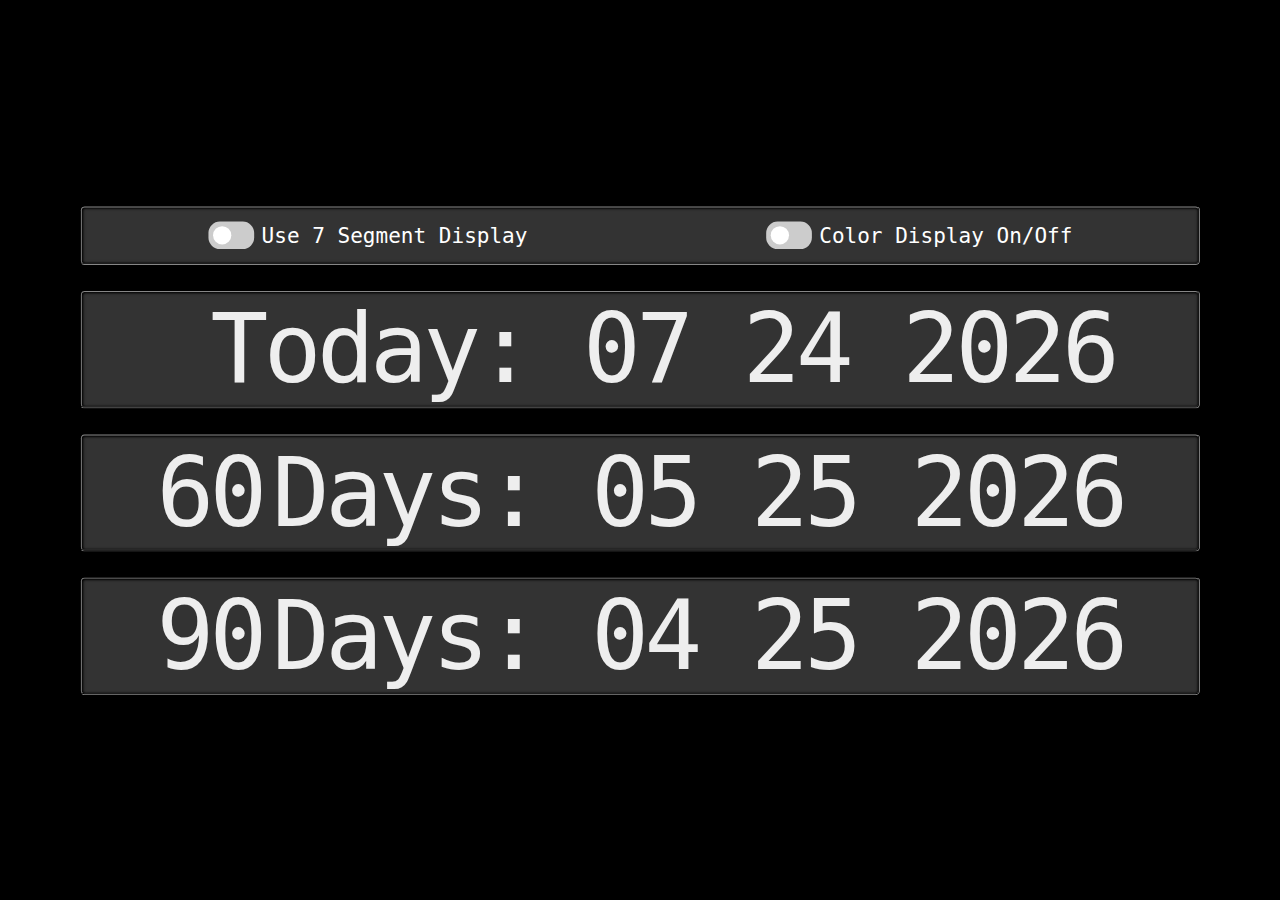
==== index.html @ 737a5736 "404 correction" ====
<!DOCTYPE html>
<html lang="en">
<head>
	<meta charset="UTF-8">
	<meta name="viewport" content="width=device-width, initial-scale=1.0">
	<title>NGS Stability Date Board</title>
	<style>
		body {
			background: #000;
			margin: 0;
			padding: 0;
		}
		#wrapper {
			display: flex;
			align-content: center;
			justify-content: center;
			flex-wrap: wrap;
			flex-direction: column;
			height: 100vh;
			width: 100vw;
		}
		#container {
			transform-origin: center;
			transform: scale(var(--vh-scale));
		}

		.date-row {
			display: flex;
			justify-content: center;
			border: 4px groove #333;
			background: #333;
			padding: 15px;
			margin: 55px;
			border-radius: 10px;
			box-shadow: inset 1px 1px 5px 2px #000;
			min-width: 2412px;
		}

		.display-container {
			margin-bottom: 10px;
			margin-right: 24px;
			position: relative;
			width: 110px;
			height: auto;
			aspect-ratio: 1/2;
		}

		.display-container div.segment-x,
		.display-container div.segment-y {
			position: absolute;
		}

		.display-container span.segment-border {
			display: block;
			position: absolute;
		}

		.display-container .segment-x {
			width: 72px;
			left: 13px;
			border-bottom: 12px solid #c3c3c3;
			border-left: 12px solid transparent;
			border-right: 12px solid transparent;
		}

		.display-container .segment-x .segment-border {
			top: 12px;
			left: -12px;
			right: -12px;
			border-top: 12px solid #c3c3c3;
			border-left: 12px solid transparent;
			border-right: 12px solid transparent;
		}

		.display-container .segment-y {
			height: 72px;
			width: 0;
			border-right: 12px solid #c3c3c3;
			border-top: 12px solid transparent;
			border-bottom: 12px solid transparent;
		}

		.display-container .segment-y .segment-border {
			position: relative;
			left: 12px;
			height: 72px;
			margin-top: -12px;
			border-left: 12px solid #c3c3c3;
			border-top: 12px solid transparent;
			border-bottom: 12px solid transparent;
		}


		/** Colors */
		:root {
		  --red-border: #ce1f41/*#e90041 fade 3d3334*/;
		  --green-border: #53a723/*#53ba0f fade 373b34*/;
		  --orange-border: #c19f22/*#ddb300 fade 3d3b34*/;
		}
		.color .red .display-container .segment-x { border-bottom-color:var(--red-border); }
		.color .red .display-container .segment-x .segment-border { border-top-color:var(--red-border); }
		.color .red .display-container .segment-y { border-right-color:var(--red-border); }
		.color .red .display-container .segment-y .segment-border { border-left-color:var(--red-border); }

		.color .orange .display-container .segment-x { border-bottom-color:var(--orange-border); }
		.color .orange .display-container .segment-x .segment-border { border-top-color:var(--orange-border); }
		.color .orange .display-container .segment-y { border-right-color:var(--orange-border); }
		.color .orange .display-container .segment-y .segment-border { border-left-color:var(--orange-border); }

		.color .green .display-container .segment-x { border-bottom-color:var(--green-border); }
		.color .green .display-container .segment-x .segment-border { border-top-color:var(--green-border); }
		.color .green .display-container .segment-y { border-right-color:var(--green-border); }
		.color .green .display-container .segment-y .segment-border { border-left-color:var(--green-border); }



		.display-container .segment-a {
			top: 0;
		}

		.display-container .segment-b {
			top: 13px;
			left: 98px;
		}

		.display-container .segment-c {
			top: 111px;
			left: 98px;
		}

		.display-container .segment-d {
			top: 196px;
		}

		.display-container .segment-e {
			top: 111px;
			left: 0px;
		}

		.display-container .segment-f {
			top: 13px;
			left: 0px;
		}

		.display-container .segment-g {
			top: 98px;
		}

		.color .display-no-1 .segment-a,
		.color .display-no-1 .segment-d,
		.color .display-no-1 .segment-e,
		.color .display-no-1 .segment-f,
		.color .display-no-1 .segment-g,

		.color .display-no-2 .segment-c,
		.color .display-no-2 .segment-f,

		.color .display-no-3 .segment-e,
		.color .display-no-3 .segment-f,

		.color .display-no-4 .segment-a,
		.color .display-no-4 .segment-d,
		.color .display-no-4 .segment-e,

		.color .display-no-5 .segment-b,
		.color .display-no-5 .segment-e,

		.color .display-no-6 .segment-b,

		.color .display-no-7 .segment-d,
		.color .display-no-7 .segment-e,
		.color .display-no-7 .segment-f,
		.color .display-no-7 .segment-g,

		/*.display-no-8*/ 

		.color .display-no-9 .segment-e,

		.color .display-no-0 .segment-g,

		.color .display-no-t .segment-a,
		.color .display-no-t .segment-b,
		.color .display-no-t .segment-c,

		.color .display-no-o .segment-a,
		.color .display-no-o .segment-b,
		.color .display-no-o .segment-f,

		.color .display-no-d .segment-a,
		.color .display-no-d .segment-f,

		.color .display-no-a .segment-d,

		.color .display-no-y .segment-a,
		.color .display-no-y .segment-e, 

		.color .display-no-null .segment-a,
		.color .display-no-null .segment-b,
		.color .display-no-null .segment-c,
		.color .display-no-null .segment-d,
		.color .display-no-null .segment-e,
		.color .display-no-null .segment-f,
		.color .display-no-null .segment-g {
			opacity: 0.2;
		}

		/* B&W */
		body:not(.color) .display-no-1 .segment-a,
		body:not(.color) .display-no-1 .segment-d,
		body:not(.color) .display-no-1 .segment-e,
		body:not(.color) .display-no-1 .segment-f,
		body:not(.color) .display-no-1 .segment-g,

		body:not(.color) .display-no-2 .segment-c,
		body:not(.color) .display-no-2 .segment-f,

		body:not(.color) .display-no-3 .segment-e,
		body:not(.color) .display-no-3 .segment-f,

		body:not(.color) .display-no-4 .segment-a,
		body:not(.color) .display-no-4 .segment-d,
		body:not(.color) .display-no-4 .segment-e,

		body:not(.color) .display-no-5 .segment-b,
		body:not(.color) .display-no-5 .segment-e,

		body:not(.color) .display-no-6 .segment-b,

		body:not(.color) .display-no-7 .segment-d,
		body:not(.color) .display-no-7 .segment-e,
		body:not(.color) .display-no-7 .segment-f,
		body:not(.color) .display-no-7 .segment-g,

		/*.display-no-8*/ 

		body:not(.color) .display-no-9 .segment-e,

		body:not(.color) .display-no-0 .segment-g,

		body:not(.color) .display-no-t .segment-a,
		body:not(.color) .display-no-t .segment-b,
		body:not(.color) .display-no-t .segment-c,

		body:not(.color) .display-no-o .segment-a,
		body:not(.color) .display-no-o .segment-b,
		body:not(.color) .display-no-o .segment-f,

		body:not(.color) .display-no-d .segment-a,
		body:not(.color) .display-no-d .segment-f,

		body:not(.color) .display-no-a .segment-d,

		body:not(.color) .display-no-y .segment-a,
		body:not(.color) .display-no-y .segment-e, 

		body:not(.color) .display-no-null .segment-a,
		body:not(.color) .display-no-null .segment-b,
		body:not(.color) .display-no-null .segment-c,
		body:not(.color) .display-no-null .segment-d,
		body:not(.color) .display-no-null .segment-e,
		body:not(.color) .display-no-null .segment-f,
		body:not(.color) .display-no-null .segment-g {
			filter: invert(100%);
		}
		.blank {
			opacity: .3;
		}
		input[type="checkbox"] {
			cursor: pointer;
			margin: 1rem;
			position: relative;
			width: 100px;
			height: 60px;
			border-radius: 25px;
			outline: none;
			background-color: #ccc;
			-webkit-appearance: none;
			transition: background .3s;
		}
		input[type="checkbox"]::after {
			content: '';
			position: absolute;
			top: 50%;
			left: 30%;
			transform: translate(-50%, -50%);
			border-radius: 50%;
			height: 40px;
			width: 40px;
			background-color: white;
			transition: left .3s;
		}
		input[type="checkbox"]:checked {
			background-color: rgb(141, 221, 141);
		}

		input[type="checkbox"]:checked::after {
			left: 70%;
		}
		label {
			color: #fff;
			font-size: 46px;
			font-family: monospace;
		}
		.fieldContainer {
			display: flex;
			flex-wrap: unset;
			align-items: center;
			flex:1;
			justify-content: center;
		}
		#colorToggleContainer {

		}
		.minimal {
			font-size: 210px;
			font-family: monospace;
			color: #eee;
			line-height:1.05em;
			letter-spacing: -10px;
		}
		.color .green .minimal {
			color: var(--green-border);
		}
		.color .red .minimal {
			color: var(--red-border);
		}
		.color .orange .minimal {
			color: var(--orange-border);
		}

		.display-container {display: none;}
		.segmentDisplayMode .minimal {display: none;}
		.segmentDisplayMode .display-container {display: inherit;}
		.kerning {padding: 0 10px;}
		#today .label {padding: 0 0 0 100px;}

		@media (max-width: 900px) {
			.hide-sm,
			.label {
				display: none !important;
			}
			.month-2, .day-2 {
				padding-right: 100px;
			}
			.date-row {
				min-width: inherit;
			}
			.date-row .date {
				min-width: 1170px;
				display: inline-block;
			}
		}
	</style>
</head>
<body class="">
	<div id="wrapper">
		<div id="container">
			<div class="date-row" id="colorToggleContainer">
				<div class="fieldContainer"><input type="checkbox" value="1" id="segmentDisplay" name="segmentDisplay" />
				<label for="colorToggle">Use 7 Segment Display</label></div>
				<div class="fieldContainer"><input type="checkbox" value="1" id="colorToggle" name="colorToggle" />
				<label for="colorToggle">Color Display On/Off</label></div>
			</div>
			<div class="date-row green" id="today">
				<div class="minimal">
					<span class="label">Today: </span>
					<span class="date"></span>
				</div>
				<div class="blank display-container display-no-null hide-sm">
					<div class="segment-x segment-a"><span class="segment-border"></span></div>
					<div class="segment-y segment-b"><span class="segment-border"></span></div>
					<div class="segment-y segment-c"><span class="segment-border"></span></div>
					<div class="segment-x segment-d"><span class="segment-border"></span></div>
					<div class="segment-y segment-e"><span class="segment-border"></span></div>
					<div class="segment-y segment-f"><span class="segment-border"></span></div>
					<div class="segment-x segment-g"><span class="segment-border"></span></div>
				</div>
				<div class="display-container display-no-t hide-sm">
					<div class="segment-x segment-a"><span class="segment-border"></span></div>
					<div class="segment-y segment-b"><span class="segment-border"></span></div>
					<div class="segment-y segment-c"><span class="segment-border"></span></div>
					<div class="segment-x segment-d"><span class="segment-border"></span></div>
					<div class="segment-y segment-e"><span class="segment-border"></span></div>
					<div class="segment-y segment-f"><span class="segment-border"></span></div>
					<div class="segment-x segment-g"><span class="segment-border"></span></div>
				</div>
				<div class="display-container display-no-o hide-sm">
					<div class="segment-x segment-a"><span class="segment-border"></span></div>
					<div class="segment-y segment-b"><span class="segment-border"></span></div>
					<div class="segment-y segment-c"><span class="segment-border"></span></div>
					<div class="segment-x segment-d"><span class="segment-border"></span></div>
					<div class="segment-y segment-e"><span class="segment-border"></span></div>
					<div class="segment-y segment-f"><span class="segment-border"></span></div>
					<div class="segment-x segment-g"><span class="segment-border"></span></div>
				</div>
				<div class="display-container display-no-d hide-sm">
					<div class="segment-x segment-a"><span class="segment-border"></span></div>
					<div class="segment-y segment-b"><span class="segment-border"></span></div>
					<div class="segment-y segment-c"><span class="segment-border"></span></div>
					<div class="segment-x segment-d"><span class="segment-border"></span></div>
					<div class="segment-y segment-e"><span class="segment-border"></span></div>
					<div class="segment-y segment-f"><span class="segment-border"></span></div>
					<div class="segment-x segment-g"><span class="segment-border"></span></div>
				</div>
				<div class="display-container display-no-a hide-sm">
					<div class="segment-x segment-a"><span class="segment-border"></span></div>
					<div class="segment-y segment-b"><span class="segment-border"></span></div>
					<div class="segment-y segment-c"><span class="segment-border"></span></div>
					<div class="segment-x segment-d"><span class="segment-border"></span></div>
					<div class="segment-y segment-e"><span class="segment-border"></span></div>
					<div class="segment-y segment-f"><span class="segment-border"></span></div>
					<div class="segment-x segment-g"><span class="segment-border"></span></div>
				</div>
				<div class="display-container display-no-y hide-sm">
					<div class="segment-x segment-a"><span class="segment-border"></span></div>
					<div class="segment-y segment-b"><span class="segment-border"></span></div>
					<div class="segment-y segment-c"><span class="segment-border"></span></div>
					<div class="segment-x segment-d"><span class="segment-border"></span></div>
					<div class="segment-y segment-e"><span class="segment-border"></span></div>
					<div class="segment-y segment-f"><span class="segment-border"></span></div>
					<div class="segment-x segment-g"><span class="segment-border"></span></div>
				</div>
				<div class="blank display-container display-no-null hide-sm">
					<div class="segment-x segment-a"><span class="segment-border"></span></div>
					<div class="segment-y segment-b"><span class="segment-border"></span></div>
					<div class="segment-y segment-c"><span class="segment-border"></span></div>
					<div class="segment-x segment-d"><span class="segment-border"></span></div>
					<div class="segment-y segment-e"><span class="segment-border"></span></div>
					<div class="segment-y segment-f"><span class="segment-border"></span></div>
					<div class="segment-x segment-g"><span class="segment-border"></span></div>
				</div>
				<div class="month-1 display-container">
					<div class="segment-x segment-a"><span class="segment-border"></span></div>
					<div class="segment-y segment-b"><span class="segment-border"></span></div>
					<div class="segment-y segment-c"><span class="segment-border"></span></div>
					<div class="segment-x segment-d"><span class="segment-border"></span></div>
					<div class="segment-y segment-e"><span class="segment-border"></span></div>
					<div class="segment-y segment-f"><span class="segment-border"></span></div>
					<div class="segment-x segment-g"><span class="segment-border"></span></div>
				</div>
				<div class="month-2 display-container">
					<div class="segment-x segment-a"><span class="segment-border"></span></div>
					<div class="segment-y segment-b"><span class="segment-border"></span></div>
					<div class="segment-y segment-c"><span class="segment-border"></span></div>
					<div class="segment-x segment-d"><span class="segment-border"></span></div>
					<div class="segment-y segment-e"><span class="segment-border"></span></div>
					<div class="segment-y segment-f"><span class="segment-border"></span></div>
					<div class="segment-x segment-g"><span class="segment-border"></span></div>
				</div>
				<div class="blank display-container display-no-null hide-sm">
					<div class="segment-x segment-a"><span class="segment-border"></span></div>
					<div class="segment-y segment-b"><span class="segment-border"></span></div>
					<div class="segment-y segment-c"><span class="segment-border"></span></div>
					<div class="segment-x segment-d"><span class="segment-border"></span></div>
					<div class="segment-y segment-e"><span class="segment-border"></span></div>
					<div class="segment-y segment-f"><span class="segment-border"></span></div>
					<div class="segment-x segment-g"><span class="segment-border"></span></div>
				</div>
				<div class="day-1 display-container">
					<div class="segment-x segment-a"><span class="segment-border"></span></div>
					<div class="segment-y segment-b"><span class="segment-border"></span></div>
					<div class="segment-y segment-c"><span class="segment-border"></span></div>
					<div class="segment-x segment-d"><span class="segment-border"></span></div>
					<div class="segment-y segment-e"><span class="segment-border"></span></div>
					<div class="segment-y segment-f"><span class="segment-border"></span></div>
					<div class="segment-x segment-g"><span class="segment-border"></span></div>
				</div>
				<div class="day-2 display-container">
					<div class="segment-x segment-a"><span class="segment-border"></span></div>
					<div class="segment-y segment-b"><span class="segment-border"></span></div>
					<div class="segment-y segment-c"><span class="segment-border"></span></div>
					<div class="segment-x segment-d"><span class="segment-border"></span></div>
					<div class="segment-y segment-e"><span class="segment-border"></span></div>
					<div class="segment-y segment-f"><span class="segment-border"></span></div>
					<div class="segment-x segment-g"><span class="segment-border"></span></div>
				</div>
				<div class="blank display-container display-no-null hide-sm">
					<div class="segment-x segment-a"><span class="segment-border"></span></div>
					<div class="segment-y segment-b"><span class="segment-border"></span></div>
					<div class="segment-y segment-c"><span class="segment-border"></span></div>
					<div class="segment-x segment-d"><span class="segment-border"></span></div>
					<div class="segment-y segment-e"><span class="segment-border"></span></div>
					<div class="segment-y segment-f"><span class="segment-border"></span></div>
					<div class="segment-x segment-g"><span class="segment-border"></span></div>
				</div>
				<div class="year-1 display-container">
					<div class="segment-x segment-a"><span class="segment-border"></span></div>
					<div class="segment-y segment-b"><span class="segment-border"></span></div>
					<div class="segment-y segment-c"><span class="segment-border"></span></div>
					<div class="segment-x segment-d"><span class="segment-border"></span></div>
					<div class="segment-y segment-e"><span class="segment-border"></span></div>
					<div class="segment-y segment-f"><span class="segment-border"></span></div>
					<div class="segment-x segment-g"><span class="segment-border"></span></div>
				</div>
				<div class="year-2 display-container">
					<div class="segment-x segment-a"><span class="segment-border"></span></div>
					<div class="segment-y segment-b"><span class="segment-border"></span></div>
					<div class="segment-y segment-c"><span class="segment-border"></span></div>
					<div class="segment-x segment-d"><span class="segment-border"></span></div>
					<div class="segment-y segment-e"><span class="segment-border"></span></div>
					<div class="segment-y segment-f"><span class="segment-border"></span></div>
					<div class="segment-x segment-g"><span class="segment-border"></span></div>
				</div>
				<div class="year-3 display-container">
					<div class="segment-x segment-a"><span class="segment-border"></span></div>
					<div class="segment-y segment-b"><span class="segment-border"></span></div>
					<div class="segment-y segment-c"><span class="segment-border"></span></div>
					<div class="segment-x segment-d"><span class="segment-border"></span></div>
					<div class="segment-y segment-e"><span class="segment-border"></span></div>
					<div class="segment-y segment-f"><span class="segment-border"></span></div>
					<div class="segment-x segment-g"><span class="segment-border"></span></div>
				</div>
				<div class="year-4 display-container">
					<div class="segment-x segment-a"><span class="segment-border"></span></div>
					<div class="segment-y segment-b"><span class="segment-border"></span></div>
					<div class="segment-y segment-c"><span class="segment-border"></span></div>
					<div class="segment-x segment-d"><span class="segment-border"></span></div>
					<div class="segment-y segment-e"><span class="segment-border"></span></div>
					<div class="segment-y segment-f"><span class="segment-border"></span></div>
					<div class="segment-x segment-g"><span class="segment-border"></span></div>
				</div>
				<div class="blank display-container display-no-null hide-sm">
					<div class="segment-x segment-a"><span class="segment-border"></span></div>
					<div class="segment-y segment-b"><span class="segment-border"></span></div>
					<div class="segment-y segment-c"><span class="segment-border"></span></div>
					<div class="segment-x segment-d"><span class="segment-border"></span></div>
					<div class="segment-y segment-e"><span class="segment-border"></span></div>
					<div class="segment-y segment-f"><span class="segment-border"></span></div>
					<div class="segment-x segment-g"><span class="segment-border"></span></div>
				</div>
			</div>
			<div class="date-row orange" id="sixty">
				<div class="minimal">
					<span class="label">60<span class="kerning"></span>Days: </span>
					<span class="date"></span>
				</div>
				<div class="blank display-container display-no-null hide-sm">
					<div class="segment-x segment-a"><span class="segment-border"></span></div>
					<div class="segment-y segment-b"><span class="segment-border"></span></div>
					<div class="segment-y segment-c"><span class="segment-border"></span></div>
					<div class="segment-x segment-d"><span class="segment-border"></span></div>
					<div class="segment-y segment-e"><span class="segment-border"></span></div>
					<div class="segment-y segment-f"><span class="segment-border"></span></div>
					<div class="segment-x segment-g"><span class="segment-border"></span></div>
				</div>
				<div class="display-container num-6 display-no-6 hide-sm">
					<div class="segment-x segment-a"><span class="segment-border"></span></div>
					<div class="segment-y segment-b"><span class="segment-border"></span></div>
					<div class="segment-y segment-c"><span class="segment-border"></span></div>
					<div class="segment-x segment-d"><span class="segment-border"></span></div>
					<div class="segment-y segment-e"><span class="segment-border"></span></div>
					<div class="segment-y segment-f"><span class="segment-border"></span></div>
					<div class="segment-x segment-g"><span class="segment-border"></span></div>
				</div>
				<div class="display-container num-0 display-no-0 hide-sm">
					<div class="segment-x segment-a"><span class="segment-border"></span></div>
					<div class="segment-y segment-b"><span class="segment-border"></span></div>
					<div class="segment-y segment-c"><span class="segment-border"></span></div>
					<div class="segment-x segment-d"><span class="segment-border"></span></div>
					<div class="segment-y segment-e"><span class="segment-border"></span></div>
					<div class="segment-y segment-f"><span class="segment-border"></span></div>
					<div class="segment-x segment-g"><span class="segment-border"></span></div>
				</div>
				<div class="display-container display-no-d hide-sm">
					<div class="segment-x segment-a"><span class="segment-border"></span></div>
					<div class="segment-y segment-b"><span class="segment-border"></span></div>
					<div class="segment-y segment-c"><span class="segment-border"></span></div>
					<div class="segment-x segment-d"><span class="segment-border"></span></div>
					<div class="segment-y segment-e"><span class="segment-border"></span></div>
					<div class="segment-y segment-f"><span class="segment-border"></span></div>
					<div class="segment-x segment-g"><span class="segment-border"></span></div>
				</div>
				<div class="display-container display-no-a hide-sm">
					<div class="segment-x segment-a"><span class="segment-border"></span></div>
					<div class="segment-y segment-b"><span class="segment-border"></span></div>
					<div class="segment-y segment-c"><span class="segment-border"></span></div>
					<div class="segment-x segment-d"><span class="segment-border"></span></div>
					<div class="segment-y segment-e"><span class="segment-border"></span></div>
					<div class="segment-y segment-f"><span class="segment-border"></span></div>
					<div class="segment-x segment-g"><span class="segment-border"></span></div>
				</div>
				<div class="display-container display-no-y hide-sm">
					<div class="segment-x segment-a"><span class="segment-border"></span></div>
					<div class="segment-y segment-b"><span class="segment-border"></span></div>
					<div class="segment-y segment-c"><span class="segment-border"></span></div>
					<div class="segment-x segment-d"><span class="segment-border"></span></div>
					<div class="segment-y segment-e"><span class="segment-border"></span></div>
					<div class="segment-y segment-f"><span class="segment-border"></span></div>
					<div class="segment-x segment-g"><span class="segment-border"></span></div>
				</div>
				<div class="blank display-container display-no-null hide-sm">
					<div class="segment-x segment-a"><span class="segment-border"></span></div>
					<div class="segment-y segment-b"><span class="segment-border"></span></div>
					<div class="segment-y segment-c"><span class="segment-border"></span></div>
					<div class="segment-x segment-d"><span class="segment-border"></span></div>
					<div class="segment-y segment-e"><span class="segment-border"></span></div>
					<div class="segment-y segment-f"><span class="segment-border"></span></div>
					<div class="segment-x segment-g"><span class="segment-border"></span></div>
				</div>
				<div class="month-1 display-container">
					<div class="segment-x segment-a"><span class="segment-border"></span></div>
					<div class="segment-y segment-b"><span class="segment-border"></span></div>
					<div class="segment-y segment-c"><span class="segment-border"></span></div>
					<div class="segment-x segment-d"><span class="segment-border"></span></div>
					<div class="segment-y segment-e"><span class="segment-border"></span></div>
					<div class="segment-y segment-f"><span class="segment-border"></span></div>
					<div class="segment-x segment-g"><span class="segment-border"></span></div>
				</div>
				<div class="month-2 display-container">
					<div class="segment-x segment-a"><span class="segment-border"></span></div>
					<div class="segment-y segment-b"><span class="segment-border"></span></div>
					<div class="segment-y segment-c"><span class="segment-border"></span></div>
					<div class="segment-x segment-d"><span class="segment-border"></span></div>
					<div class="segment-y segment-e"><span class="segment-border"></span></div>
					<div class="segment-y segment-f"><span class="segment-border"></span></div>
					<div class="segment-x segment-g"><span class="segment-border"></span></div>
				</div>
				<div class="blank display-container display-no-null hide-sm">
					<div class="segment-x segment-a"><span class="segment-border"></span></div>
					<div class="segment-y segment-b"><span class="segment-border"></span></div>
					<div class="segment-y segment-c"><span class="segment-border"></span></div>
					<div class="segment-x segment-d"><span class="segment-border"></span></div>
					<div class="segment-y segment-e"><span class="segment-border"></span></div>
					<div class="segment-y segment-f"><span class="segment-border"></span></div>
					<div class="segment-x segment-g"><span class="segment-border"></span></div>
				</div>
				<div class="day-1 display-container">
					<div class="segment-x segment-a"><span class="segment-border"></span></div>
					<div class="segment-y segment-b"><span class="segment-border"></span></div>
					<div class="segment-y segment-c"><span class="segment-border"></span></div>
					<div class="segment-x segment-d"><span class="segment-border"></span></div>
					<div class="segment-y segment-e"><span class="segment-border"></span></div>
					<div class="segment-y segment-f"><span class="segment-border"></span></div>
					<div class="segment-x segment-g"><span class="segment-border"></span></div>
				</div>
				<div class="day-2 display-container">
					<div class="segment-x segment-a"><span class="segment-border"></span></div>
					<div class="segment-y segment-b"><span class="segment-border"></span></div>
					<div class="segment-y segment-c"><span class="segment-border"></span></div>
					<div class="segment-x segment-d"><span class="segment-border"></span></div>
					<div class="segment-y segment-e"><span class="segment-border"></span></div>
					<div class="segment-y segment-f"><span class="segment-border"></span></div>
					<div class="segment-x segment-g"><span class="segment-border"></span></div>
				</div>
				<div class="blank display-container display-no-null hide-sm">
					<div class="segment-x segment-a"><span class="segment-border"></span></div>
					<div class="segment-y segment-b"><span class="segment-border"></span></div>
					<div class="segment-y segment-c"><span class="segment-border"></span></div>
					<div class="segment-x segment-d"><span class="segment-border"></span></div>
					<div class="segment-y segment-e"><span class="segment-border"></span></div>
					<div class="segment-y segment-f"><span class="segment-border"></span></div>
					<div class="segment-x segment-g"><span class="segment-border"></span></div>
				</div>
				<div class="year-1 display-container">
					<div class="segment-x segment-a"><span class="segment-border"></span></div>
					<div class="segment-y segment-b"><span class="segment-border"></span></div>
					<div class="segment-y segment-c"><span class="segment-border"></span></div>
					<div class="segment-x segment-d"><span class="segment-border"></span></div>
					<div class="segment-y segment-e"><span class="segment-border"></span></div>
					<div class="segment-y segment-f"><span class="segment-border"></span></div>
					<div class="segment-x segment-g"><span class="segment-border"></span></div>
				</div>
				<div class="year-2 display-container">
					<div class="segment-x segment-a"><span class="segment-border"></span></div>
					<div class="segment-y segment-b"><span class="segment-border"></span></div>
					<div class="segment-y segment-c"><span class="segment-border"></span></div>
					<div class="segment-x segment-d"><span class="segment-border"></span></div>
					<div class="segment-y segment-e"><span class="segment-border"></span></div>
					<div class="segment-y segment-f"><span class="segment-border"></span></div>
					<div class="segment-x segment-g"><span class="segment-border"></span></div>
				</div>
				<div class="year-3 display-container">
					<div class="segment-x segment-a"><span class="segment-border"></span></div>
					<div class="segment-y segment-b"><span class="segment-border"></span></div>
					<div class="segment-y segment-c"><span class="segment-border"></span></div>
					<div class="segment-x segment-d"><span class="segment-border"></span></div>
					<div class="segment-y segment-e"><span class="segment-border"></span></div>
					<div class="segment-y segment-f"><span class="segment-border"></span></div>
					<div class="segment-x segment-g"><span class="segment-border"></span></div>
				</div>
				<div class="year-4 display-container">
					<div class="segment-x segment-a"><span class="segment-border"></span></div>
					<div class="segment-y segment-b"><span class="segment-border"></span></div>
					<div class="segment-y segment-c"><span class="segment-border"></span></div>
					<div class="segment-x segment-d"><span class="segment-border"></span></div>
					<div class="segment-y segment-e"><span class="segment-border"></span></div>
					<div class="segment-y segment-f"><span class="segment-border"></span></div>
					<div class="segment-x segment-g"><span class="segment-border"></span></div>
				</div>
				<div class="blank display-container display-no-null hide-sm">
					<div class="segment-x segment-a"><span class="segment-border"></span></div>
					<div class="segment-y segment-b"><span class="segment-border"></span></div>
					<div class="segment-y segment-c"><span class="segment-border"></span></div>
					<div class="segment-x segment-d"><span class="segment-border"></span></div>
					<div class="segment-y segment-e"><span class="segment-border"></span></div>
					<div class="segment-y segment-f"><span class="segment-border"></span></div>
					<div class="segment-x segment-g"><span class="segment-border"></span></div>
				</div>
			</div>
			<div class="date-row red" id="ninety">
				<div class="minimal">
					<span class="label">90<span class="kerning"></span>Days: </span>
					<span class="date"></span>
				</div>
				<div class="blank display-container display-no-null hide-sm">
					<div class="segment-x segment-a"><span class="segment-border"></span></div>
					<div class="segment-y segment-b"><span class="segment-border"></span></div>
					<div class="segment-y segment-c"><span class="segment-border"></span></div>
					<div class="segment-x segment-d"><span class="segment-border"></span></div>
					<div class="segment-y segment-e"><span class="segment-border"></span></div>
					<div class="segment-y segment-f"><span class="segment-border"></span></div>
					<div class="segment-x segment-g"><span class="segment-border"></span></div>
				</div>
				<div class="display-container num-9 display-no-9 hide-sm">
					<div class="segment-x segment-a"><span class="segment-border"></span></div>
					<div class="segment-y segment-b"><span class="segment-border"></span></div>
					<div class="segment-y segment-c"><span class="segment-border"></span></div>
					<div class="segment-x segment-d"><span class="segment-border"></span></div>
					<div class="segment-y segment-e"><span class="segment-border"></span></div>
					<div class="segment-y segment-f"><span class="segment-border"></span></div>
					<div class="segment-x segment-g"><span class="segment-border"></span></div>
				</div>
				<div class="display-container num-0 display-no-0 hide-sm">
					<div class="segment-x segment-a"><span class="segment-border"></span></div>
					<div class="segment-y segment-b"><span class="segment-border"></span></div>
					<div class="segment-y segment-c"><span class="segment-border"></span></div>
					<div class="segment-x segment-d"><span class="segment-border"></span></div>
					<div class="segment-y segment-e"><span class="segment-border"></span></div>
					<div class="segment-y segment-f"><span class="segment-border"></span></div>
					<div class="segment-x segment-g"><span class="segment-border"></span></div>
				</div>
				<div class="display-container display-no-d hide-sm">
					<div class="segment-x segment-a"><span class="segment-border"></span></div>
					<div class="segment-y segment-b"><span class="segment-border"></span></div>
					<div class="segment-y segment-c"><span class="segment-border"></span></div>
					<div class="segment-x segment-d"><span class="segment-border"></span></div>
					<div class="segment-y segment-e"><span class="segment-border"></span></div>
					<div class="segment-y segment-f"><span class="segment-border"></span></div>
					<div class="segment-x segment-g"><span class="segment-border"></span></div>
				</div>
				<div class="display-container display-no-a hide-sm">
					<div class="segment-x segment-a"><span class="segment-border"></span></div>
					<div class="segment-y segment-b"><span class="segment-border"></span></div>
					<div class="segment-y segment-c"><span class="segment-border"></span></div>
					<div class="segment-x segment-d"><span class="segment-border"></span></div>
					<div class="segment-y segment-e"><span class="segment-border"></span></div>
					<div class="segment-y segment-f"><span class="segment-border"></span></div>
					<div class="segment-x segment-g"><span class="segment-border"></span></div>
				</div>
				<div class="display-container display-no-y hide-sm">
					<div class="segment-x segment-a"><span class="segment-border"></span></div>
					<div class="segment-y segment-b"><span class="segment-border"></span></div>
					<div class="segment-y segment-c"><span class="segment-border"></span></div>
					<div class="segment-x segment-d"><span class="segment-border"></span></div>
					<div class="segment-y segment-e"><span class="segment-border"></span></div>
					<div class="segment-y segment-f"><span class="segment-border"></span></div>
					<div class="segment-x segment-g"><span class="segment-border"></span></div>
				</div>
				<div class="blank display-container display-no-null hide-sm">
					<div class="segment-x segment-a"><span class="segment-border"></span></div>
					<div class="segment-y segment-b"><span class="segment-border"></span></div>
					<div class="segment-y segment-c"><span class="segment-border"></span></div>
					<div class="segment-x segment-d"><span class="segment-border"></span></div>
					<div class="segment-y segment-e"><span class="segment-border"></span></div>
					<div class="segment-y segment-f"><span class="segment-border"></span></div>
					<div class="segment-x segment-g"><span class="segment-border"></span></div>
				</div>
				<div class="month-1 display-container">
					<div class="segment-x segment-a"><span class="segment-border"></span></div>
					<div class="segment-y segment-b"><span class="segment-border"></span></div>
					<div class="segment-y segment-c"><span class="segment-border"></span></div>
					<div class="segment-x segment-d"><span class="segment-border"></span></div>
					<div class="segment-y segment-e"><span class="segment-border"></span></div>
					<div class="segment-y segment-f"><span class="segment-border"></span></div>
					<div class="segment-x segment-g"><span class="segment-border"></span></div>
				</div>
				<div class="month-2 display-container">
					<div class="segment-x segment-a"><span class="segment-border"></span></div>
					<div class="segment-y segment-b"><span class="segment-border"></span></div>
					<div class="segment-y segment-c"><span class="segment-border"></span></div>
					<div class="segment-x segment-d"><span class="segment-border"></span></div>
					<div class="segment-y segment-e"><span class="segment-border"></span></div>
					<div class="segment-y segment-f"><span class="segment-border"></span></div>
					<div class="segment-x segment-g"><span class="segment-border"></span></div>
				</div>
				<div class="blank display-container display-no-null hide-sm">
					<div class="segment-x segment-a"><span class="segment-border"></span></div>
					<div class="segment-y segment-b"><span class="segment-border"></span></div>
					<div class="segment-y segment-c"><span class="segment-border"></span></div>
					<div class="segment-x segment-d"><span class="segment-border"></span></div>
					<div class="segment-y segment-e"><span class="segment-border"></span></div>
					<div class="segment-y segment-f"><span class="segment-border"></span></div>
					<div class="segment-x segment-g"><span class="segment-border"></span></div>
				</div>
				<div class="day-1 display-container">
					<div class="segment-x segment-a"><span class="segment-border"></span></div>
					<div class="segment-y segment-b"><span class="segment-border"></span></div>
					<div class="segment-y segment-c"><span class="segment-border"></span></div>
					<div class="segment-x segment-d"><span class="segment-border"></span></div>
					<div class="segment-y segment-e"><span class="segment-border"></span></div>
					<div class="segment-y segment-f"><span class="segment-border"></span></div>
					<div class="segment-x segment-g"><span class="segment-border"></span></div>
				</div>
				<div class="day-2 display-container">
					<div class="segment-x segment-a"><span class="segment-border"></span></div>
					<div class="segment-y segment-b"><span class="segment-border"></span></div>
					<div class="segment-y segment-c"><span class="segment-border"></span></div>
					<div class="segment-x segment-d"><span class="segment-border"></span></div>
					<div class="segment-y segment-e"><span class="segment-border"></span></div>
					<div class="segment-y segment-f"><span class="segment-border"></span></div>
					<div class="segment-x segment-g"><span class="segment-border"></span></div>
				</div>
				<div class="blank display-container display-no-null hide-sm">
					<div class="segment-x segment-a"><span class="segment-border"></span></div>
					<div class="segment-y segment-b"><span class="segment-border"></span></div>
					<div class="segment-y segment-c"><span class="segment-border"></span></div>
					<div class="segment-x segment-d"><span class="segment-border"></span></div>
					<div class="segment-y segment-e"><span class="segment-border"></span></div>
					<div class="segment-y segment-f"><span class="segment-border"></span></div>
					<div class="segment-x segment-g"><span class="segment-border"></span></div>
				</div>
				<div class="year-1 display-container">
					<div class="segment-x segment-a"><span class="segment-border"></span></div>
					<div class="segment-y segment-b"><span class="segment-border"></span></div>
					<div class="segment-y segment-c"><span class="segment-border"></span></div>
					<div class="segment-x segment-d"><span class="segment-border"></span></div>
					<div class="segment-y segment-e"><span class="segment-border"></span></div>
					<div class="segment-y segment-f"><span class="segment-border"></span></div>
					<div class="segment-x segment-g"><span class="segment-border"></span></div>
				</div>
				<div class="year-2 display-container">
					<div class="segment-x segment-a"><span class="segment-border"></span></div>
					<div class="segment-y segment-b"><span class="segment-border"></span></div>
					<div class="segment-y segment-c"><span class="segment-border"></span></div>
					<div class="segment-x segment-d"><span class="segment-border"></span></div>
					<div class="segment-y segment-e"><span class="segment-border"></span></div>
					<div class="segment-y segment-f"><span class="segment-border"></span></div>
					<div class="segment-x segment-g"><span class="segment-border"></span></div>
				</div>
				<div class="year-3 display-container">
					<div class="segment-x segment-a"><span class="segment-border"></span></div>
					<div class="segment-y segment-b"><span class="segment-border"></span></div>
					<div class="segment-y segment-c"><span class="segment-border"></span></div>
					<div class="segment-x segment-d"><span class="segment-border"></span></div>
					<div class="segment-y segment-e"><span class="segment-border"></span></div>
					<div class="segment-y segment-f"><span class="segment-border"></span></div>
					<div class="segment-x segment-g"><span class="segment-border"></span></div>
				</div>
				<div class="year-4 display-container">
					<div class="segment-x segment-a"><span class="segment-border"></span></div>
					<div class="segment-y segment-b"><span class="segment-border"></span></div>
					<div class="segment-y segment-c"><span class="segment-border"></span></div>
					<div class="segment-x segment-d"><span class="segment-border"></span></div>
					<div class="segment-y segment-e"><span class="segment-border"></span></div>
					<div class="segment-y segment-f"><span class="segment-border"></span></div>
					<div class="segment-x segment-g"><span class="segment-border"></span></div>
				</div>
				<div class="blank display-container display-no-null hide-sm">
					<div class="segment-x segment-a"><span class="segment-border"></span></div>
					<div class="segment-y segment-b"><span class="segment-border"></span></div>
					<div class="segment-y segment-c"><span class="segment-border"></span></div>
					<div class="segment-x segment-d"><span class="segment-border"></span></div>
					<div class="segment-y segment-e"><span class="segment-border"></span></div>
					<div class="segment-y segment-f"><span class="segment-border"></span></div>
					<div class="segment-x segment-g"><span class="segment-border"></span></div>
				</div>
			</div>
		</div>
	</div>

	<script>
		if ('serviceWorker' in navigator) {
			navigator.serviceWorker.register('NGSStability/sw.js')
			.then(registration => {
				console.log('Service Worker registered:', registration);
			})
			.catch(error => {
				console.error('Service Worker registration failed:', error);
			});
		}

		function updateScale() {
			let vh = window.innerHeight;
			let targetHeight = vh / 5; // Target height for each div
			let scaleHFactor = targetHeight / 228; // Scale factor based on current height

			let vw = window.innerWidth;
			let scaleWFactor = vw / (vw > 900 ? 2800 : 1500); // Scale factor based on current width

			let scaleFactor = Math.min(scaleHFactor,scaleWFactor);

			// Update CSS variable for transform scaling
			document.documentElement.style.setProperty('--vh-scale', `${scaleFactor}`);
		}

		updateScale();
		window.addEventListener('resize', updateScale);

		// Helper function to format date as MM DD YYYY
		function formatDate(date) {
			const options = { year: 'numeric', month: '2-digit', day: '2-digit' };
			const [month, day, year] = new Intl.DateTimeFormat('en-US', options)
				.format(date)
				.split('/');
			return `${month} ${day} ${year}`;
		}

		// Set date values
		const today = new Date();
		const sixtyDaysAgo = new Date(today);
		sixtyDaysAgo.setDate(today.getDate() - 60);

		const ninetyDaysAgo = new Date(today);
		ninetyDaysAgo.setDate(today.getDate() - 90);

		// Update display rows
		function renderDateParts(rowId, dateStr) {
			const row = document.getElementById(rowId);

			row.querySelector('.date').textContent = dateStr;

			dateStr=dateStr.replaceAll(' ','');

			// Assign month parts
			if(rowId=="sixty"){row.querySelector('.num-6').classList.add(`display-no-6`);}
			if(rowId=="ninety"){row.querySelector('.num-9').classList.add(`display-no-9`);}
			if(rowId!="today"){row.querySelector('.num-0').classList.add(`display-no-0`);}
			
			row.querySelector('.month-1').classList.add(`display-no-${dateStr[0]}`);
			row.querySelector('.month-2').classList.add(`display-no-${dateStr[1]}`);

			// Assign day parts
			row.querySelector('.day-1').classList.add(`display-no-${dateStr[2]}`);
			row.querySelector('.day-2').classList.add(`display-no-${dateStr[3]}`);

			// Assign year parts
			row.querySelector('.year-1').classList.add(`display-no-${dateStr[4]}`);
			row.querySelector('.year-2').classList.add(`display-no-${dateStr[5]}`);
			row.querySelector('.year-3').classList.add(`display-no-${dateStr[6]}`);
			row.querySelector('.year-4').classList.add(`display-no-${dateStr[7]}`);
		}

		renderDateParts('today', formatDate(today));
		renderDateParts('sixty', formatDate(sixtyDaysAgo));
		renderDateParts('ninety', formatDate(ninetyDaysAgo));

		let reset = setInterval(function() {

			const suffixes = [...Array.from({ length: 10 }, (_, i) => i.toString())];
			const classRegex = new RegExp(`^display-no-(${suffixes.join('|')})$`);

			document.querySelectorAll('[class*="display-no-"]').forEach(element => {
				element.classList.forEach(cls => {
					if (classRegex.test(cls)) {
						element.classList.remove(cls);
					}
				});
			});

			renderDateParts('today', formatDate(today));
			renderDateParts('sixty', formatDate(sixtyDaysAgo));
			renderDateParts('ninety', formatDate(ninetyDaysAgo));
		}, 1000 * 60 * 60 * 4);

		document.querySelector('#colorToggle').addEventListener("click", (e) => {
			if (e.target.checked) {
				document.body.classList.add('color');
				localStorage.setItem('colorMode', 'true');
			} else {
				document.body.classList.remove('color');
				localStorage.setItem('colorMode', 'false');
			}
		});
		window.addEventListener('DOMContentLoaded', () => {
			const savedColorMode = localStorage.getItem('colorMode') === 'true';
			const checkbox = document.querySelector('#colorToggle');
			
			// Apply saved state
			checkbox.checked = savedColorMode;
			if (savedColorMode) {
				document.body.classList.add('color');
			}
		});

		document.querySelector('#segmentDisplay').addEventListener("click", (e) => {
			if (e.target.checked) {
				document.body.classList.add('segmentDisplayMode');
				localStorage.setItem('viewmode', 'true');
			} else {
				document.body.classList.remove('segmentDisplayMode');
				localStorage.setItem('viewmode', 'false');
			}
		});
		window.addEventListener('DOMContentLoaded', () => {
			const savedColorMode = localStorage.getItem('viewmode') === 'true';
			const checkbox = document.querySelector('#segmentDisplay');
			
			// Apply saved state
			checkbox.checked = savedColorMode;
			if (savedColorMode) {
				document.body.classList.add('segmentDisplayMode');
			}
		});
	</script>
</body>
</html>
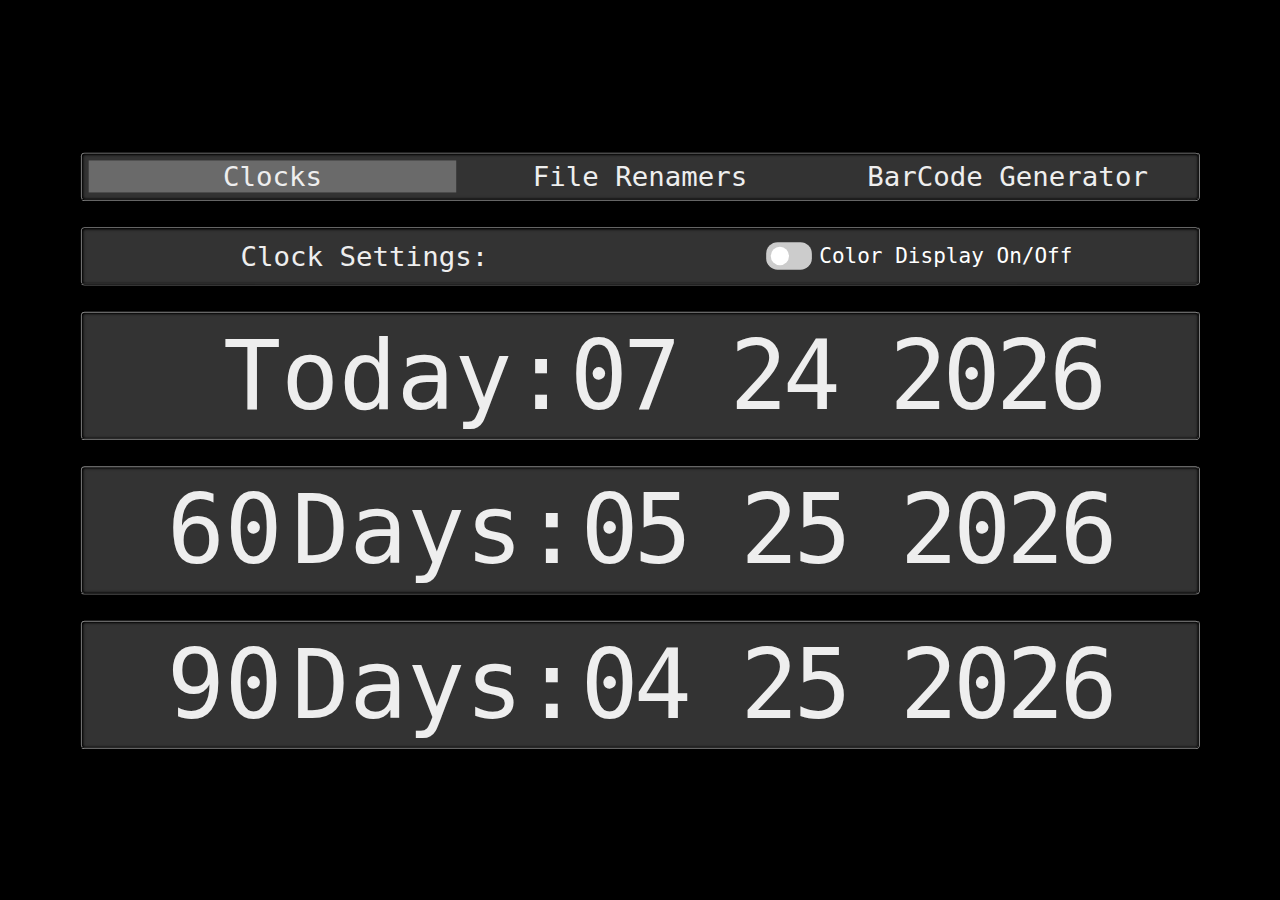
==== commit 9b16be12: "links" ====
--- a/index.html
+++ b/index.html
@@ -9,6 +9,9 @@
 			background: #000;
 			margin: 0;
 			padding: 0;
+			overflow: hidden;
+			font-family: monospace;
+			color: #eee;
 		}
 		#wrapper {
 			display: flex;
@@ -22,6 +25,10 @@
 		#container {
 			transform-origin: center;
 			transform: scale(var(--vh-scale));
+		}
+
+		.moduleLink {
+
 		}
 
 		.date-row {
@@ -34,6 +41,12 @@
 			border-radius: 10px;
 			box-shadow: inset 1px 1px 5px 2px #000;
 			min-width: 2412px;
+			font-size: 60px;
+		}
+
+		.date-row .label,
+		.date-row .date {
+			font-size: 210px;
 		}
 
 		.display-container {
@@ -45,226 +58,25 @@
 			aspect-ratio: 1/2;
 		}
 
-		.display-container div.segment-x,
-		.display-container div.segment-y {
-			position: absolute;
-		}
-
-		.display-container span.segment-border {
-			display: block;
-			position: absolute;
-		}
-
-		.display-container .segment-x {
-			width: 72px;
-			left: 13px;
-			border-bottom: 12px solid #c3c3c3;
-			border-left: 12px solid transparent;
-			border-right: 12px solid transparent;
-		}
-
-		.display-container .segment-x .segment-border {
-			top: 12px;
-			left: -12px;
-			right: -12px;
-			border-top: 12px solid #c3c3c3;
-			border-left: 12px solid transparent;
-			border-right: 12px solid transparent;
-		}
-
-		.display-container .segment-y {
-			height: 72px;
-			width: 0;
-			border-right: 12px solid #c3c3c3;
-			border-top: 12px solid transparent;
-			border-bottom: 12px solid transparent;
-		}
-
-		.display-container .segment-y .segment-border {
-			position: relative;
-			left: 12px;
-			height: 72px;
-			margin-top: -12px;
-			border-left: 12px solid #c3c3c3;
-			border-top: 12px solid transparent;
-			border-bottom: 12px solid transparent;
-		}
-
-
 		/** Colors */
 		:root {
 		  --red-border: #ce1f41/*#e90041 fade 3d3334*/;
 		  --green-border: #53a723/*#53ba0f fade 373b34*/;
 		  --orange-border: #c19f22/*#ddb300 fade 3d3b34*/;
 		}
-		.color .red .display-container .segment-x { border-bottom-color:var(--red-border); }
-		.color .red .display-container .segment-x .segment-border { border-top-color:var(--red-border); }
-		.color .red .display-container .segment-y { border-right-color:var(--red-border); }
-		.color .red .display-container .segment-y .segment-border { border-left-color:var(--red-border); }
-
-		.color .orange .display-container .segment-x { border-bottom-color:var(--orange-border); }
-		.color .orange .display-container .segment-x .segment-border { border-top-color:var(--orange-border); }
-		.color .orange .display-container .segment-y { border-right-color:var(--orange-border); }
-		.color .orange .display-container .segment-y .segment-border { border-left-color:var(--orange-border); }
-
-		.color .green .display-container .segment-x { border-bottom-color:var(--green-border); }
-		.color .green .display-container .segment-x .segment-border { border-top-color:var(--green-border); }
-		.color .green .display-container .segment-y { border-right-color:var(--green-border); }
-		.color .green .display-container .segment-y .segment-border { border-left-color:var(--green-border); }
-
-
-
-		.display-container .segment-a {
-			top: 0;
-		}
-
-		.display-container .segment-b {
-			top: 13px;
-			left: 98px;
-		}
-
-		.display-container .segment-c {
-			top: 111px;
-			left: 98px;
-		}
-
-		.display-container .segment-d {
-			top: 196px;
-		}
-
-		.display-container .segment-e {
-			top: 111px;
-			left: 0px;
-		}
-
-		.display-container .segment-f {
-			top: 13px;
-			left: 0px;
-		}
-
-		.display-container .segment-g {
-			top: 98px;
-		}
-
-		.color .display-no-1 .segment-a,
-		.color .display-no-1 .segment-d,
-		.color .display-no-1 .segment-e,
-		.color .display-no-1 .segment-f,
-		.color .display-no-1 .segment-g,
-
-		.color .display-no-2 .segment-c,
-		.color .display-no-2 .segment-f,
-
-		.color .display-no-3 .segment-e,
-		.color .display-no-3 .segment-f,
-
-		.color .display-no-4 .segment-a,
-		.color .display-no-4 .segment-d,
-		.color .display-no-4 .segment-e,
-
-		.color .display-no-5 .segment-b,
-		.color .display-no-5 .segment-e,
-
-		.color .display-no-6 .segment-b,
-
-		.color .display-no-7 .segment-d,
-		.color .display-no-7 .segment-e,
-		.color .display-no-7 .segment-f,
-		.color .display-no-7 .segment-g,
-
-		/*.display-no-8*/ 
-
-		.color .display-no-9 .segment-e,
-
-		.color .display-no-0 .segment-g,
-
-		.color .display-no-t .segment-a,
-		.color .display-no-t .segment-b,
-		.color .display-no-t .segment-c,
-
-		.color .display-no-o .segment-a,
-		.color .display-no-o .segment-b,
-		.color .display-no-o .segment-f,
-
-		.color .display-no-d .segment-a,
-		.color .display-no-d .segment-f,
-
-		.color .display-no-a .segment-d,
-
-		.color .display-no-y .segment-a,
-		.color .display-no-y .segment-e, 
-
-		.color .display-no-null .segment-a,
-		.color .display-no-null .segment-b,
-		.color .display-no-null .segment-c,
-		.color .display-no-null .segment-d,
-		.color .display-no-null .segment-e,
-		.color .display-no-null .segment-f,
-		.color .display-no-null .segment-g {
-			opacity: 0.2;
-		}
-
-		/* B&W */
-		body:not(.color) .display-no-1 .segment-a,
-		body:not(.color) .display-no-1 .segment-d,
-		body:not(.color) .display-no-1 .segment-e,
-		body:not(.color) .display-no-1 .segment-f,
-		body:not(.color) .display-no-1 .segment-g,
-
-		body:not(.color) .display-no-2 .segment-c,
-		body:not(.color) .display-no-2 .segment-f,
-
-		body:not(.color) .display-no-3 .segment-e,
-		body:not(.color) .display-no-3 .segment-f,
-
-		body:not(.color) .display-no-4 .segment-a,
-		body:not(.color) .display-no-4 .segment-d,
-		body:not(.color) .display-no-4 .segment-e,
-
-		body:not(.color) .display-no-5 .segment-b,
-		body:not(.color) .display-no-5 .segment-e,
-
-		body:not(.color) .display-no-6 .segment-b,
-
-		body:not(.color) .display-no-7 .segment-d,
-		body:not(.color) .display-no-7 .segment-e,
-		body:not(.color) .display-no-7 .segment-f,
-		body:not(.color) .display-no-7 .segment-g,
-
-		/*.display-no-8*/ 
-
-		body:not(.color) .display-no-9 .segment-e,
-
-		body:not(.color) .display-no-0 .segment-g,
-
-		body:not(.color) .display-no-t .segment-a,
-		body:not(.color) .display-no-t .segment-b,
-		body:not(.color) .display-no-t .segment-c,
-
-		body:not(.color) .display-no-o .segment-a,
-		body:not(.color) .display-no-o .segment-b,
-		body:not(.color) .display-no-o .segment-f,
-
-		body:not(.color) .display-no-d .segment-a,
-		body:not(.color) .display-no-d .segment-f,
-
-		body:not(.color) .display-no-a .segment-d,
-
-		body:not(.color) .display-no-y .segment-a,
-		body:not(.color) .display-no-y .segment-e, 
-
-		body:not(.color) .display-no-null .segment-a,
-		body:not(.color) .display-no-null .segment-b,
-		body:not(.color) .display-no-null .segment-c,
-		body:not(.color) .display-no-null .segment-d,
-		body:not(.color) .display-no-null .segment-e,
-		body:not(.color) .display-no-null .segment-f,
-		body:not(.color) .display-no-null .segment-g {
-			filter: invert(100%);
-		}
-		.blank {
-			opacity: .3;
-		}
+
+		#nav .moduleLink.active {
+			background-color: #6a6a6a;
+		}
+
+		#nav .moduleLink:not(.active)::hover {
+			background-color: #4a4a4a;
+		}
+
+		.date {
+			letter-spacing: -10px;
+		}
+
 		input[type="checkbox"] {
 			cursor: pointer;
 			margin: 1rem;
@@ -311,26 +123,17 @@
 		#colorToggleContainer {
 
 		}
-		.minimal {
-			font-size: 210px;
-			font-family: monospace;
-			color: #eee;
-			line-height:1.05em;
-			letter-spacing: -10px;
-		}
-		.color .green .minimal {
+		.color .green {
 			color: var(--green-border);
 		}
-		.color .red .minimal {
+		.color .red {
 			color: var(--red-border);
 		}
-		.color .orange .minimal {
+		.color .orange {
 			color: var(--orange-border);
 		}
 
 		.display-container {display: none;}
-		.segmentDisplayMode .minimal {display: none;}
-		.segmentDisplayMode .display-container {display: inherit;}
 		.kerning {padding: 0 10px;}
 		#today .label {padding: 0 0 0 100px;}
 
@@ -338,9 +141,6 @@
 			.hide-sm,
 			.label {
 				display: none !important;
-			}
-			.month-2, .day-2 {
-				padding-right: 100px;
 			}
 			.date-row {
 				min-width: inherit;
@@ -355,514 +155,28 @@
 <body class="">
 	<div id="wrapper">
 		<div id="container">
-			<div class="date-row" id="colorToggleContainer">
-				<div class="fieldContainer"><input type="checkbox" value="1" id="segmentDisplay" name="segmentDisplay" />
-				<label for="colorToggle">Use 7 Segment Display</label></div>
-				<div class="fieldContainer"><input type="checkbox" value="1" id="colorToggle" name="colorToggle" />
-				<label for="colorToggle">Color Display On/Off</label></div>
+			<div class="date-row" id="nav">
+				<div class="moduleLink fieldContainer active" data-id="clocks">Clocks</div>
+				<div class="moduleLink fieldContainer" data-id="renamers">File Renamers</div>
+				<div class="moduleLink fieldContainer" data-id="barcode">BarCode Generator</div>
 			</div>
-			<div class="date-row green" id="today">
-				<div class="minimal">
+			<div id="clockContainer">
+				<div class="date-row" id="colorToggleContainer">
+					<div class="moduleHeading fieldContainer">Clock Settings:</div>
+					<div class="fieldContainer"><input type="checkbox" value="1" id="colorToggle" name="colorToggle" />
+					<label for="colorToggle">Color Display On/Off</label></div>
+				</div>
+				<div class="date-row green" id="today">
 					<span class="label">Today: </span>
 					<span class="date"></span>
 				</div>
-				<div class="blank display-container display-no-null hide-sm">
-					<div class="segment-x segment-a"><span class="segment-border"></span></div>
-					<div class="segment-y segment-b"><span class="segment-border"></span></div>
-					<div class="segment-y segment-c"><span class="segment-border"></span></div>
-					<div class="segment-x segment-d"><span class="segment-border"></span></div>
-					<div class="segment-y segment-e"><span class="segment-border"></span></div>
-					<div class="segment-y segment-f"><span class="segment-border"></span></div>
-					<div class="segment-x segment-g"><span class="segment-border"></span></div>
-				</div>
-				<div class="display-container display-no-t hide-sm">
-					<div class="segment-x segment-a"><span class="segment-border"></span></div>
-					<div class="segment-y segment-b"><span class="segment-border"></span></div>
-					<div class="segment-y segment-c"><span class="segment-border"></span></div>
-					<div class="segment-x segment-d"><span class="segment-border"></span></div>
-					<div class="segment-y segment-e"><span class="segment-border"></span></div>
-					<div class="segment-y segment-f"><span class="segment-border"></span></div>
-					<div class="segment-x segment-g"><span class="segment-border"></span></div>
-				</div>
-				<div class="display-container display-no-o hide-sm">
-					<div class="segment-x segment-a"><span class="segment-border"></span></div>
-					<div class="segment-y segment-b"><span class="segment-border"></span></div>
-					<div class="segment-y segment-c"><span class="segment-border"></span></div>
-					<div class="segment-x segment-d"><span class="segment-border"></span></div>
-					<div class="segment-y segment-e"><span class="segment-border"></span></div>
-					<div class="segment-y segment-f"><span class="segment-border"></span></div>
-					<div class="segment-x segment-g"><span class="segment-border"></span></div>
-				</div>
-				<div class="display-container display-no-d hide-sm">
-					<div class="segment-x segment-a"><span class="segment-border"></span></div>
-					<div class="segment-y segment-b"><span class="segment-border"></span></div>
-					<div class="segment-y segment-c"><span class="segment-border"></span></div>
-					<div class="segment-x segment-d"><span class="segment-border"></span></div>
-					<div class="segment-y segment-e"><span class="segment-border"></span></div>
-					<div class="segment-y segment-f"><span class="segment-border"></span></div>
-					<div class="segment-x segment-g"><span class="segment-border"></span></div>
-				</div>
-				<div class="display-container display-no-a hide-sm">
-					<div class="segment-x segment-a"><span class="segment-border"></span></div>
-					<div class="segment-y segment-b"><span class="segment-border"></span></div>
-					<div class="segment-y segment-c"><span class="segment-border"></span></div>
-					<div class="segment-x segment-d"><span class="segment-border"></span></div>
-					<div class="segment-y segment-e"><span class="segment-border"></span></div>
-					<div class="segment-y segment-f"><span class="segment-border"></span></div>
-					<div class="segment-x segment-g"><span class="segment-border"></span></div>
-				</div>
-				<div class="display-container display-no-y hide-sm">
-					<div class="segment-x segment-a"><span class="segment-border"></span></div>
-					<div class="segment-y segment-b"><span class="segment-border"></span></div>
-					<div class="segment-y segment-c"><span class="segment-border"></span></div>
-					<div class="segment-x segment-d"><span class="segment-border"></span></div>
-					<div class="segment-y segment-e"><span class="segment-border"></span></div>
-					<div class="segment-y segment-f"><span class="segment-border"></span></div>
-					<div class="segment-x segment-g"><span class="segment-border"></span></div>
-				</div>
-				<div class="blank display-container display-no-null hide-sm">
-					<div class="segment-x segment-a"><span class="segment-border"></span></div>
-					<div class="segment-y segment-b"><span class="segment-border"></span></div>
-					<div class="segment-y segment-c"><span class="segment-border"></span></div>
-					<div class="segment-x segment-d"><span class="segment-border"></span></div>
-					<div class="segment-y segment-e"><span class="segment-border"></span></div>
-					<div class="segment-y segment-f"><span class="segment-border"></span></div>
-					<div class="segment-x segment-g"><span class="segment-border"></span></div>
-				</div>
-				<div class="month-1 display-container">
-					<div class="segment-x segment-a"><span class="segment-border"></span></div>
-					<div class="segment-y segment-b"><span class="segment-border"></span></div>
-					<div class="segment-y segment-c"><span class="segment-border"></span></div>
-					<div class="segment-x segment-d"><span class="segment-border"></span></div>
-					<div class="segment-y segment-e"><span class="segment-border"></span></div>
-					<div class="segment-y segment-f"><span class="segment-border"></span></div>
-					<div class="segment-x segment-g"><span class="segment-border"></span></div>
-				</div>
-				<div class="month-2 display-container">
-					<div class="segment-x segment-a"><span class="segment-border"></span></div>
-					<div class="segment-y segment-b"><span class="segment-border"></span></div>
-					<div class="segment-y segment-c"><span class="segment-border"></span></div>
-					<div class="segment-x segment-d"><span class="segment-border"></span></div>
-					<div class="segment-y segment-e"><span class="segment-border"></span></div>
-					<div class="segment-y segment-f"><span class="segment-border"></span></div>
-					<div class="segment-x segment-g"><span class="segment-border"></span></div>
-				</div>
-				<div class="blank display-container display-no-null hide-sm">
-					<div class="segment-x segment-a"><span class="segment-border"></span></div>
-					<div class="segment-y segment-b"><span class="segment-border"></span></div>
-					<div class="segment-y segment-c"><span class="segment-border"></span></div>
-					<div class="segment-x segment-d"><span class="segment-border"></span></div>
-					<div class="segment-y segment-e"><span class="segment-border"></span></div>
-					<div class="segment-y segment-f"><span class="segment-border"></span></div>
-					<div class="segment-x segment-g"><span class="segment-border"></span></div>
-				</div>
-				<div class="day-1 display-container">
-					<div class="segment-x segment-a"><span class="segment-border"></span></div>
-					<div class="segment-y segment-b"><span class="segment-border"></span></div>
-					<div class="segment-y segment-c"><span class="segment-border"></span></div>
-					<div class="segment-x segment-d"><span class="segment-border"></span></div>
-					<div class="segment-y segment-e"><span class="segment-border"></span></div>
-					<div class="segment-y segment-f"><span class="segment-border"></span></div>
-					<div class="segment-x segment-g"><span class="segment-border"></span></div>
-				</div>
-				<div class="day-2 display-container">
-					<div class="segment-x segment-a"><span class="segment-border"></span></div>
-					<div class="segment-y segment-b"><span class="segment-border"></span></div>
-					<div class="segment-y segment-c"><span class="segment-border"></span></div>
-					<div class="segment-x segment-d"><span class="segment-border"></span></div>
-					<div class="segment-y segment-e"><span class="segment-border"></span></div>
-					<div class="segment-y segment-f"><span class="segment-border"></span></div>
-					<div class="segment-x segment-g"><span class="segment-border"></span></div>
-				</div>
-				<div class="blank display-container display-no-null hide-sm">
-					<div class="segment-x segment-a"><span class="segment-border"></span></div>
-					<div class="segment-y segment-b"><span class="segment-border"></span></div>
-					<div class="segment-y segment-c"><span class="segment-border"></span></div>
-					<div class="segment-x segment-d"><span class="segment-border"></span></div>
-					<div class="segment-y segment-e"><span class="segment-border"></span></div>
-					<div class="segment-y segment-f"><span class="segment-border"></span></div>
-					<div class="segment-x segment-g"><span class="segment-border"></span></div>
-				</div>
-				<div class="year-1 display-container">
-					<div class="segment-x segment-a"><span class="segment-border"></span></div>
-					<div class="segment-y segment-b"><span class="segment-border"></span></div>
-					<div class="segment-y segment-c"><span class="segment-border"></span></div>
-					<div class="segment-x segment-d"><span class="segment-border"></span></div>
-					<div class="segment-y segment-e"><span class="segment-border"></span></div>
-					<div class="segment-y segment-f"><span class="segment-border"></span></div>
-					<div class="segment-x segment-g"><span class="segment-border"></span></div>
-				</div>
-				<div class="year-2 display-container">
-					<div class="segment-x segment-a"><span class="segment-border"></span></div>
-					<div class="segment-y segment-b"><span class="segment-border"></span></div>
-					<div class="segment-y segment-c"><span class="segment-border"></span></div>
-					<div class="segment-x segment-d"><span class="segment-border"></span></div>
-					<div class="segment-y segment-e"><span class="segment-border"></span></div>
-					<div class="segment-y segment-f"><span class="segment-border"></span></div>
-					<div class="segment-x segment-g"><span class="segment-border"></span></div>
-				</div>
-				<div class="year-3 display-container">
-					<div class="segment-x segment-a"><span class="segment-border"></span></div>
-					<div class="segment-y segment-b"><span class="segment-border"></span></div>
-					<div class="segment-y segment-c"><span class="segment-border"></span></div>
-					<div class="segment-x segment-d"><span class="segment-border"></span></div>
-					<div class="segment-y segment-e"><span class="segment-border"></span></div>
-					<div class="segment-y segment-f"><span class="segment-border"></span></div>
-					<div class="segment-x segment-g"><span class="segment-border"></span></div>
-				</div>
-				<div class="year-4 display-container">
-					<div class="segment-x segment-a"><span class="segment-border"></span></div>
-					<div class="segment-y segment-b"><span class="segment-border"></span></div>
-					<div class="segment-y segment-c"><span class="segment-border"></span></div>
-					<div class="segment-x segment-d"><span class="segment-border"></span></div>
-					<div class="segment-y segment-e"><span class="segment-border"></span></div>
-					<div class="segment-y segment-f"><span class="segment-border"></span></div>
-					<div class="segment-x segment-g"><span class="segment-border"></span></div>
-				</div>
-				<div class="blank display-container display-no-null hide-sm">
-					<div class="segment-x segment-a"><span class="segment-border"></span></div>
-					<div class="segment-y segment-b"><span class="segment-border"></span></div>
-					<div class="segment-y segment-c"><span class="segment-border"></span></div>
-					<div class="segment-x segment-d"><span class="segment-border"></span></div>
-					<div class="segment-y segment-e"><span class="segment-border"></span></div>
-					<div class="segment-y segment-f"><span class="segment-border"></span></div>
-					<div class="segment-x segment-g"><span class="segment-border"></span></div>
-				</div>
-			</div>
-			<div class="date-row orange" id="sixty">
-				<div class="minimal">
+				<div class="date-row orange" id="sixty">
 					<span class="label">60<span class="kerning"></span>Days: </span>
 					<span class="date"></span>
 				</div>
-				<div class="blank display-container display-no-null hide-sm">
-					<div class="segment-x segment-a"><span class="segment-border"></span></div>
-					<div class="segment-y segment-b"><span class="segment-border"></span></div>
-					<div class="segment-y segment-c"><span class="segment-border"></span></div>
-					<div class="segment-x segment-d"><span class="segment-border"></span></div>
-					<div class="segment-y segment-e"><span class="segment-border"></span></div>
-					<div class="segment-y segment-f"><span class="segment-border"></span></div>
-					<div class="segment-x segment-g"><span class="segment-border"></span></div>
-				</div>
-				<div class="display-container num-6 display-no-6 hide-sm">
-					<div class="segment-x segment-a"><span class="segment-border"></span></div>
-					<div class="segment-y segment-b"><span class="segment-border"></span></div>
-					<div class="segment-y segment-c"><span class="segment-border"></span></div>
-					<div class="segment-x segment-d"><span class="segment-border"></span></div>
-					<div class="segment-y segment-e"><span class="segment-border"></span></div>
-					<div class="segment-y segment-f"><span class="segment-border"></span></div>
-					<div class="segment-x segment-g"><span class="segment-border"></span></div>
-				</div>
-				<div class="display-container num-0 display-no-0 hide-sm">
-					<div class="segment-x segment-a"><span class="segment-border"></span></div>
-					<div class="segment-y segment-b"><span class="segment-border"></span></div>
-					<div class="segment-y segment-c"><span class="segment-border"></span></div>
-					<div class="segment-x segment-d"><span class="segment-border"></span></div>
-					<div class="segment-y segment-e"><span class="segment-border"></span></div>
-					<div class="segment-y segment-f"><span class="segment-border"></span></div>
-					<div class="segment-x segment-g"><span class="segment-border"></span></div>
-				</div>
-				<div class="display-container display-no-d hide-sm">
-					<div class="segment-x segment-a"><span class="segment-border"></span></div>
-					<div class="segment-y segment-b"><span class="segment-border"></span></div>
-					<div class="segment-y segment-c"><span class="segment-border"></span></div>
-					<div class="segment-x segment-d"><span class="segment-border"></span></div>
-					<div class="segment-y segment-e"><span class="segment-border"></span></div>
-					<div class="segment-y segment-f"><span class="segment-border"></span></div>
-					<div class="segment-x segment-g"><span class="segment-border"></span></div>
-				</div>
-				<div class="display-container display-no-a hide-sm">
-					<div class="segment-x segment-a"><span class="segment-border"></span></div>
-					<div class="segment-y segment-b"><span class="segment-border"></span></div>
-					<div class="segment-y segment-c"><span class="segment-border"></span></div>
-					<div class="segment-x segment-d"><span class="segment-border"></span></div>
-					<div class="segment-y segment-e"><span class="segment-border"></span></div>
-					<div class="segment-y segment-f"><span class="segment-border"></span></div>
-					<div class="segment-x segment-g"><span class="segment-border"></span></div>
-				</div>
-				<div class="display-container display-no-y hide-sm">
-					<div class="segment-x segment-a"><span class="segment-border"></span></div>
-					<div class="segment-y segment-b"><span class="segment-border"></span></div>
-					<div class="segment-y segment-c"><span class="segment-border"></span></div>
-					<div class="segment-x segment-d"><span class="segment-border"></span></div>
-					<div class="segment-y segment-e"><span class="segment-border"></span></div>
-					<div class="segment-y segment-f"><span class="segment-border"></span></div>
-					<div class="segment-x segment-g"><span class="segment-border"></span></div>
-				</div>
-				<div class="blank display-container display-no-null hide-sm">
-					<div class="segment-x segment-a"><span class="segment-border"></span></div>
-					<div class="segment-y segment-b"><span class="segment-border"></span></div>
-					<div class="segment-y segment-c"><span class="segment-border"></span></div>
-					<div class="segment-x segment-d"><span class="segment-border"></span></div>
-					<div class="segment-y segment-e"><span class="segment-border"></span></div>
-					<div class="segment-y segment-f"><span class="segment-border"></span></div>
-					<div class="segment-x segment-g"><span class="segment-border"></span></div>
-				</div>
-				<div class="month-1 display-container">
-					<div class="segment-x segment-a"><span class="segment-border"></span></div>
-					<div class="segment-y segment-b"><span class="segment-border"></span></div>
-					<div class="segment-y segment-c"><span class="segment-border"></span></div>
-					<div class="segment-x segment-d"><span class="segment-border"></span></div>
-					<div class="segment-y segment-e"><span class="segment-border"></span></div>
-					<div class="segment-y segment-f"><span class="segment-border"></span></div>
-					<div class="segment-x segment-g"><span class="segment-border"></span></div>
-				</div>
-				<div class="month-2 display-container">
-					<div class="segment-x segment-a"><span class="segment-border"></span></div>
-					<div class="segment-y segment-b"><span class="segment-border"></span></div>
-					<div class="segment-y segment-c"><span class="segment-border"></span></div>
-					<div class="segment-x segment-d"><span class="segment-border"></span></div>
-					<div class="segment-y segment-e"><span class="segment-border"></span></div>
-					<div class="segment-y segment-f"><span class="segment-border"></span></div>
-					<div class="segment-x segment-g"><span class="segment-border"></span></div>
-				</div>
-				<div class="blank display-container display-no-null hide-sm">
-					<div class="segment-x segment-a"><span class="segment-border"></span></div>
-					<div class="segment-y segment-b"><span class="segment-border"></span></div>
-					<div class="segment-y segment-c"><span class="segment-border"></span></div>
-					<div class="segment-x segment-d"><span class="segment-border"></span></div>
-					<div class="segment-y segment-e"><span class="segment-border"></span></div>
-					<div class="segment-y segment-f"><span class="segment-border"></span></div>
-					<div class="segment-x segment-g"><span class="segment-border"></span></div>
-				</div>
-				<div class="day-1 display-container">
-					<div class="segment-x segment-a"><span class="segment-border"></span></div>
-					<div class="segment-y segment-b"><span class="segment-border"></span></div>
-					<div class="segment-y segment-c"><span class="segment-border"></span></div>
-					<div class="segment-x segment-d"><span class="segment-border"></span></div>
-					<div class="segment-y segment-e"><span class="segment-border"></span></div>
-					<div class="segment-y segment-f"><span class="segment-border"></span></div>
-					<div class="segment-x segment-g"><span class="segment-border"></span></div>
-				</div>
-				<div class="day-2 display-container">
-					<div class="segment-x segment-a"><span class="segment-border"></span></div>
-					<div class="segment-y segment-b"><span class="segment-border"></span></div>
-					<div class="segment-y segment-c"><span class="segment-border"></span></div>
-					<div class="segment-x segment-d"><span class="segment-border"></span></div>
-					<div class="segment-y segment-e"><span class="segment-border"></span></div>
-					<div class="segment-y segment-f"><span class="segment-border"></span></div>
-					<div class="segment-x segment-g"><span class="segment-border"></span></div>
-				</div>
-				<div class="blank display-container display-no-null hide-sm">
-					<div class="segment-x segment-a"><span class="segment-border"></span></div>
-					<div class="segment-y segment-b"><span class="segment-border"></span></div>
-					<div class="segment-y segment-c"><span class="segment-border"></span></div>
-					<div class="segment-x segment-d"><span class="segment-border"></span></div>
-					<div class="segment-y segment-e"><span class="segment-border"></span></div>
-					<div class="segment-y segment-f"><span class="segment-border"></span></div>
-					<div class="segment-x segment-g"><span class="segment-border"></span></div>
-				</div>
-				<div class="year-1 display-container">
-					<div class="segment-x segment-a"><span class="segment-border"></span></div>
-					<div class="segment-y segment-b"><span class="segment-border"></span></div>
-					<div class="segment-y segment-c"><span class="segment-border"></span></div>
-					<div class="segment-x segment-d"><span class="segment-border"></span></div>
-					<div class="segment-y segment-e"><span class="segment-border"></span></div>
-					<div class="segment-y segment-f"><span class="segment-border"></span></div>
-					<div class="segment-x segment-g"><span class="segment-border"></span></div>
-				</div>
-				<div class="year-2 display-container">
-					<div class="segment-x segment-a"><span class="segment-border"></span></div>
-					<div class="segment-y segment-b"><span class="segment-border"></span></div>
-					<div class="segment-y segment-c"><span class="segment-border"></span></div>
-					<div class="segment-x segment-d"><span class="segment-border"></span></div>
-					<div class="segment-y segment-e"><span class="segment-border"></span></div>
-					<div class="segment-y segment-f"><span class="segment-border"></span></div>
-					<div class="segment-x segment-g"><span class="segment-border"></span></div>
-				</div>
-				<div class="year-3 display-container">
-					<div class="segment-x segment-a"><span class="segment-border"></span></div>
-					<div class="segment-y segment-b"><span class="segment-border"></span></div>
-					<div class="segment-y segment-c"><span class="segment-border"></span></div>
-					<div class="segment-x segment-d"><span class="segment-border"></span></div>
-					<div class="segment-y segment-e"><span class="segment-border"></span></div>
-					<div class="segment-y segment-f"><span class="segment-border"></span></div>
-					<div class="segment-x segment-g"><span class="segment-border"></span></div>
-				</div>
-				<div class="year-4 display-container">
-					<div class="segment-x segment-a"><span class="segment-border"></span></div>
-					<div class="segment-y segment-b"><span class="segment-border"></span></div>
-					<div class="segment-y segment-c"><span class="segment-border"></span></div>
-					<div class="segment-x segment-d"><span class="segment-border"></span></div>
-					<div class="segment-y segment-e"><span class="segment-border"></span></div>
-					<div class="segment-y segment-f"><span class="segment-border"></span></div>
-					<div class="segment-x segment-g"><span class="segment-border"></span></div>
-				</div>
-				<div class="blank display-container display-no-null hide-sm">
-					<div class="segment-x segment-a"><span class="segment-border"></span></div>
-					<div class="segment-y segment-b"><span class="segment-border"></span></div>
-					<div class="segment-y segment-c"><span class="segment-border"></span></div>
-					<div class="segment-x segment-d"><span class="segment-border"></span></div>
-					<div class="segment-y segment-e"><span class="segment-border"></span></div>
-					<div class="segment-y segment-f"><span class="segment-border"></span></div>
-					<div class="segment-x segment-g"><span class="segment-border"></span></div>
-				</div>
-			</div>
-			<div class="date-row red" id="ninety">
-				<div class="minimal">
+				<div class="date-row red" id="ninety">
 					<span class="label">90<span class="kerning"></span>Days: </span>
 					<span class="date"></span>
-				</div>
-				<div class="blank display-container display-no-null hide-sm">
-					<div class="segment-x segment-a"><span class="segment-border"></span></div>
-					<div class="segment-y segment-b"><span class="segment-border"></span></div>
-					<div class="segment-y segment-c"><span class="segment-border"></span></div>
-					<div class="segment-x segment-d"><span class="segment-border"></span></div>
-					<div class="segment-y segment-e"><span class="segment-border"></span></div>
-					<div class="segment-y segment-f"><span class="segment-border"></span></div>
-					<div class="segment-x segment-g"><span class="segment-border"></span></div>
-				</div>
-				<div class="display-container num-9 display-no-9 hide-sm">
-					<div class="segment-x segment-a"><span class="segment-border"></span></div>
-					<div class="segment-y segment-b"><span class="segment-border"></span></div>
-					<div class="segment-y segment-c"><span class="segment-border"></span></div>
-					<div class="segment-x segment-d"><span class="segment-border"></span></div>
-					<div class="segment-y segment-e"><span class="segment-border"></span></div>
-					<div class="segment-y segment-f"><span class="segment-border"></span></div>
-					<div class="segment-x segment-g"><span class="segment-border"></span></div>
-				</div>
-				<div class="display-container num-0 display-no-0 hide-sm">
-					<div class="segment-x segment-a"><span class="segment-border"></span></div>
-					<div class="segment-y segment-b"><span class="segment-border"></span></div>
-					<div class="segment-y segment-c"><span class="segment-border"></span></div>
-					<div class="segment-x segment-d"><span class="segment-border"></span></div>
-					<div class="segment-y segment-e"><span class="segment-border"></span></div>
-					<div class="segment-y segment-f"><span class="segment-border"></span></div>
-					<div class="segment-x segment-g"><span class="segment-border"></span></div>
-				</div>
-				<div class="display-container display-no-d hide-sm">
-					<div class="segment-x segment-a"><span class="segment-border"></span></div>
-					<div class="segment-y segment-b"><span class="segment-border"></span></div>
-					<div class="segment-y segment-c"><span class="segment-border"></span></div>
-					<div class="segment-x segment-d"><span class="segment-border"></span></div>
-					<div class="segment-y segment-e"><span class="segment-border"></span></div>
-					<div class="segment-y segment-f"><span class="segment-border"></span></div>
-					<div class="segment-x segment-g"><span class="segment-border"></span></div>
-				</div>
-				<div class="display-container display-no-a hide-sm">
-					<div class="segment-x segment-a"><span class="segment-border"></span></div>
-					<div class="segment-y segment-b"><span class="segment-border"></span></div>
-					<div class="segment-y segment-c"><span class="segment-border"></span></div>
-					<div class="segment-x segment-d"><span class="segment-border"></span></div>
-					<div class="segment-y segment-e"><span class="segment-border"></span></div>
-					<div class="segment-y segment-f"><span class="segment-border"></span></div>
-					<div class="segment-x segment-g"><span class="segment-border"></span></div>
-				</div>
-				<div class="display-container display-no-y hide-sm">
-					<div class="segment-x segment-a"><span class="segment-border"></span></div>
-					<div class="segment-y segment-b"><span class="segment-border"></span></div>
-					<div class="segment-y segment-c"><span class="segment-border"></span></div>
-					<div class="segment-x segment-d"><span class="segment-border"></span></div>
-					<div class="segment-y segment-e"><span class="segment-border"></span></div>
-					<div class="segment-y segment-f"><span class="segment-border"></span></div>
-					<div class="segment-x segment-g"><span class="segment-border"></span></div>
-				</div>
-				<div class="blank display-container display-no-null hide-sm">
-					<div class="segment-x segment-a"><span class="segment-border"></span></div>
-					<div class="segment-y segment-b"><span class="segment-border"></span></div>
-					<div class="segment-y segment-c"><span class="segment-border"></span></div>
-					<div class="segment-x segment-d"><span class="segment-border"></span></div>
-					<div class="segment-y segment-e"><span class="segment-border"></span></div>
-					<div class="segment-y segment-f"><span class="segment-border"></span></div>
-					<div class="segment-x segment-g"><span class="segment-border"></span></div>
-				</div>
-				<div class="month-1 display-container">
-					<div class="segment-x segment-a"><span class="segment-border"></span></div>
-					<div class="segment-y segment-b"><span class="segment-border"></span></div>
-					<div class="segment-y segment-c"><span class="segment-border"></span></div>
-					<div class="segment-x segment-d"><span class="segment-border"></span></div>
-					<div class="segment-y segment-e"><span class="segment-border"></span></div>
-					<div class="segment-y segment-f"><span class="segment-border"></span></div>
-					<div class="segment-x segment-g"><span class="segment-border"></span></div>
-				</div>
-				<div class="month-2 display-container">
-					<div class="segment-x segment-a"><span class="segment-border"></span></div>
-					<div class="segment-y segment-b"><span class="segment-border"></span></div>
-					<div class="segment-y segment-c"><span class="segment-border"></span></div>
-					<div class="segment-x segment-d"><span class="segment-border"></span></div>
-					<div class="segment-y segment-e"><span class="segment-border"></span></div>
-					<div class="segment-y segment-f"><span class="segment-border"></span></div>
-					<div class="segment-x segment-g"><span class="segment-border"></span></div>
-				</div>
-				<div class="blank display-container display-no-null hide-sm">
-					<div class="segment-x segment-a"><span class="segment-border"></span></div>
-					<div class="segment-y segment-b"><span class="segment-border"></span></div>
-					<div class="segment-y segment-c"><span class="segment-border"></span></div>
-					<div class="segment-x segment-d"><span class="segment-border"></span></div>
-					<div class="segment-y segment-e"><span class="segment-border"></span></div>
-					<div class="segment-y segment-f"><span class="segment-border"></span></div>
-					<div class="segment-x segment-g"><span class="segment-border"></span></div>
-				</div>
-				<div class="day-1 display-container">
-					<div class="segment-x segment-a"><span class="segment-border"></span></div>
-					<div class="segment-y segment-b"><span class="segment-border"></span></div>
-					<div class="segment-y segment-c"><span class="segment-border"></span></div>
-					<div class="segment-x segment-d"><span class="segment-border"></span></div>
-					<div class="segment-y segment-e"><span class="segment-border"></span></div>
-					<div class="segment-y segment-f"><span class="segment-border"></span></div>
-					<div class="segment-x segment-g"><span class="segment-border"></span></div>
-				</div>
-				<div class="day-2 display-container">
-					<div class="segment-x segment-a"><span class="segment-border"></span></div>
-					<div class="segment-y segment-b"><span class="segment-border"></span></div>
-					<div class="segment-y segment-c"><span class="segment-border"></span></div>
-					<div class="segment-x segment-d"><span class="segment-border"></span></div>
-					<div class="segment-y segment-e"><span class="segment-border"></span></div>
-					<div class="segment-y segment-f"><span class="segment-border"></span></div>
-					<div class="segment-x segment-g"><span class="segment-border"></span></div>
-				</div>
-				<div class="blank display-container display-no-null hide-sm">
-					<div class="segment-x segment-a"><span class="segment-border"></span></div>
-					<div class="segment-y segment-b"><span class="segment-border"></span></div>
-					<div class="segment-y segment-c"><span class="segment-border"></span></div>
-					<div class="segment-x segment-d"><span class="segment-border"></span></div>
-					<div class="segment-y segment-e"><span class="segment-border"></span></div>
-					<div class="segment-y segment-f"><span class="segment-border"></span></div>
-					<div class="segment-x segment-g"><span class="segment-border"></span></div>
-				</div>
-				<div class="year-1 display-container">
-					<div class="segment-x segment-a"><span class="segment-border"></span></div>
-					<div class="segment-y segment-b"><span class="segment-border"></span></div>
-					<div class="segment-y segment-c"><span class="segment-border"></span></div>
-					<div class="segment-x segment-d"><span class="segment-border"></span></div>
-					<div class="segment-y segment-e"><span class="segment-border"></span></div>
-					<div class="segment-y segment-f"><span class="segment-border"></span></div>
-					<div class="segment-x segment-g"><span class="segment-border"></span></div>
-				</div>
-				<div class="year-2 display-container">
-					<div class="segment-x segment-a"><span class="segment-border"></span></div>
-					<div class="segment-y segment-b"><span class="segment-border"></span></div>
-					<div class="segment-y segment-c"><span class="segment-border"></span></div>
-					<div class="segment-x segment-d"><span class="segment-border"></span></div>
-					<div class="segment-y segment-e"><span class="segment-border"></span></div>
-					<div class="segment-y segment-f"><span class="segment-border"></span></div>
-					<div class="segment-x segment-g"><span class="segment-border"></span></div>
-				</div>
-				<div class="year-3 display-container">
-					<div class="segment-x segment-a"><span class="segment-border"></span></div>
-					<div class="segment-y segment-b"><span class="segment-border"></span></div>
-					<div class="segment-y segment-c"><span class="segment-border"></span></div>
-					<div class="segment-x segment-d"><span class="segment-border"></span></div>
-					<div class="segment-y segment-e"><span class="segment-border"></span></div>
-					<div class="segment-y segment-f"><span class="segment-border"></span></div>
-					<div class="segment-x segment-g"><span class="segment-border"></span></div>
-				</div>
-				<div class="year-4 display-container">
-					<div class="segment-x segment-a"><span class="segment-border"></span></div>
-					<div class="segment-y segment-b"><span class="segment-border"></span></div>
-					<div class="segment-y segment-c"><span class="segment-border"></span></div>
-					<div class="segment-x segment-d"><span class="segment-border"></span></div>
-					<div class="segment-y segment-e"><span class="segment-border"></span></div>
-					<div class="segment-y segment-f"><span class="segment-border"></span></div>
-					<div class="segment-x segment-g"><span class="segment-border"></span></div>
-				</div>
-				<div class="blank display-container display-no-null hide-sm">
-					<div class="segment-x segment-a"><span class="segment-border"></span></div>
-					<div class="segment-y segment-b"><span class="segment-border"></span></div>
-					<div class="segment-y segment-c"><span class="segment-border"></span></div>
-					<div class="segment-x segment-d"><span class="segment-border"></span></div>
-					<div class="segment-y segment-e"><span class="segment-border"></span></div>
-					<div class="segment-y segment-f"><span class="segment-border"></span></div>
-					<div class="segment-x segment-g"><span class="segment-border"></span></div>
 				</div>
 			</div>
 		</div>
@@ -870,7 +184,7 @@
 
 	<script>
 		if ('serviceWorker' in navigator) {
-			navigator.serviceWorker.register('NGSStability/sw.js')
+			navigator.serviceWorker.register('/NGSStability/sw.js')
 			.then(registration => {
 				console.log('Service Worker registered:', registration);
 			})
@@ -881,7 +195,7 @@
 
 		function updateScale() {
 			let vh = window.innerHeight;
-			let targetHeight = vh / 5; // Target height for each div
+			let targetHeight = vh / 7; // Target height for each div
 			let scaleHFactor = targetHeight / 228; // Scale factor based on current height
 
 			let vw = window.innerWidth;
@@ -895,112 +209,8 @@
 
 		updateScale();
 		window.addEventListener('resize', updateScale);
-
-		// Helper function to format date as MM DD YYYY
-		function formatDate(date) {
-			const options = { year: 'numeric', month: '2-digit', day: '2-digit' };
-			const [month, day, year] = new Intl.DateTimeFormat('en-US', options)
-				.format(date)
-				.split('/');
-			return `${month} ${day} ${year}`;
-		}
-
-		// Set date values
-		const today = new Date();
-		const sixtyDaysAgo = new Date(today);
-		sixtyDaysAgo.setDate(today.getDate() - 60);
-
-		const ninetyDaysAgo = new Date(today);
-		ninetyDaysAgo.setDate(today.getDate() - 90);
-
-		// Update display rows
-		function renderDateParts(rowId, dateStr) {
-			const row = document.getElementById(rowId);
-
-			row.querySelector('.date').textContent = dateStr;
-
-			dateStr=dateStr.replaceAll(' ','');
-
-			// Assign month parts
-			if(rowId=="sixty"){row.querySelector('.num-6').classList.add(`display-no-6`);}
-			if(rowId=="ninety"){row.querySelector('.num-9').classList.add(`display-no-9`);}
-			if(rowId!="today"){row.querySelector('.num-0').classList.add(`display-no-0`);}
-			
-			row.querySelector('.month-1').classList.add(`display-no-${dateStr[0]}`);
-			row.querySelector('.month-2').classList.add(`display-no-${dateStr[1]}`);
-
-			// Assign day parts
-			row.querySelector('.day-1').classList.add(`display-no-${dateStr[2]}`);
-			row.querySelector('.day-2').classList.add(`display-no-${dateStr[3]}`);
-
-			// Assign year parts
-			row.querySelector('.year-1').classList.add(`display-no-${dateStr[4]}`);
-			row.querySelector('.year-2').classList.add(`display-no-${dateStr[5]}`);
-			row.querySelector('.year-3').classList.add(`display-no-${dateStr[6]}`);
-			row.querySelector('.year-4').classList.add(`display-no-${dateStr[7]}`);
-		}
-
-		renderDateParts('today', formatDate(today));
-		renderDateParts('sixty', formatDate(sixtyDaysAgo));
-		renderDateParts('ninety', formatDate(ninetyDaysAgo));
-
-		let reset = setInterval(function() {
-
-			const suffixes = [...Array.from({ length: 10 }, (_, i) => i.toString())];
-			const classRegex = new RegExp(`^display-no-(${suffixes.join('|')})$`);
-
-			document.querySelectorAll('[class*="display-no-"]').forEach(element => {
-				element.classList.forEach(cls => {
-					if (classRegex.test(cls)) {
-						element.classList.remove(cls);
-					}
-				});
-			});
-
-			renderDateParts('today', formatDate(today));
-			renderDateParts('sixty', formatDate(sixtyDaysAgo));
-			renderDateParts('ninety', formatDate(ninetyDaysAgo));
-		}, 1000 * 60 * 60 * 4);
-
-		document.querySelector('#colorToggle').addEventListener("click", (e) => {
-			if (e.target.checked) {
-				document.body.classList.add('color');
-				localStorage.setItem('colorMode', 'true');
-			} else {
-				document.body.classList.remove('color');
-				localStorage.setItem('colorMode', 'false');
-			}
-		});
-		window.addEventListener('DOMContentLoaded', () => {
-			const savedColorMode = localStorage.getItem('colorMode') === 'true';
-			const checkbox = document.querySelector('#colorToggle');
-			
-			// Apply saved state
-			checkbox.checked = savedColorMode;
-			if (savedColorMode) {
-				document.body.classList.add('color');
-			}
-		});
-
-		document.querySelector('#segmentDisplay').addEventListener("click", (e) => {
-			if (e.target.checked) {
-				document.body.classList.add('segmentDisplayMode');
-				localStorage.setItem('viewmode', 'true');
-			} else {
-				document.body.classList.remove('segmentDisplayMode');
-				localStorage.setItem('viewmode', 'false');
-			}
-		});
-		window.addEventListener('DOMContentLoaded', () => {
-			const savedColorMode = localStorage.getItem('viewmode') === 'true';
-			const checkbox = document.querySelector('#segmentDisplay');
-			
-			// Apply saved state
-			checkbox.checked = savedColorMode;
-			if (savedColorMode) {
-				document.body.classList.add('segmentDisplayMode');
-			}
-		});
 	</script>
+	<script type="text/javascript" src="clock.js"></script>
+	<script type="text/javascript" src="barcode.js"></script>
 </body>
 </html>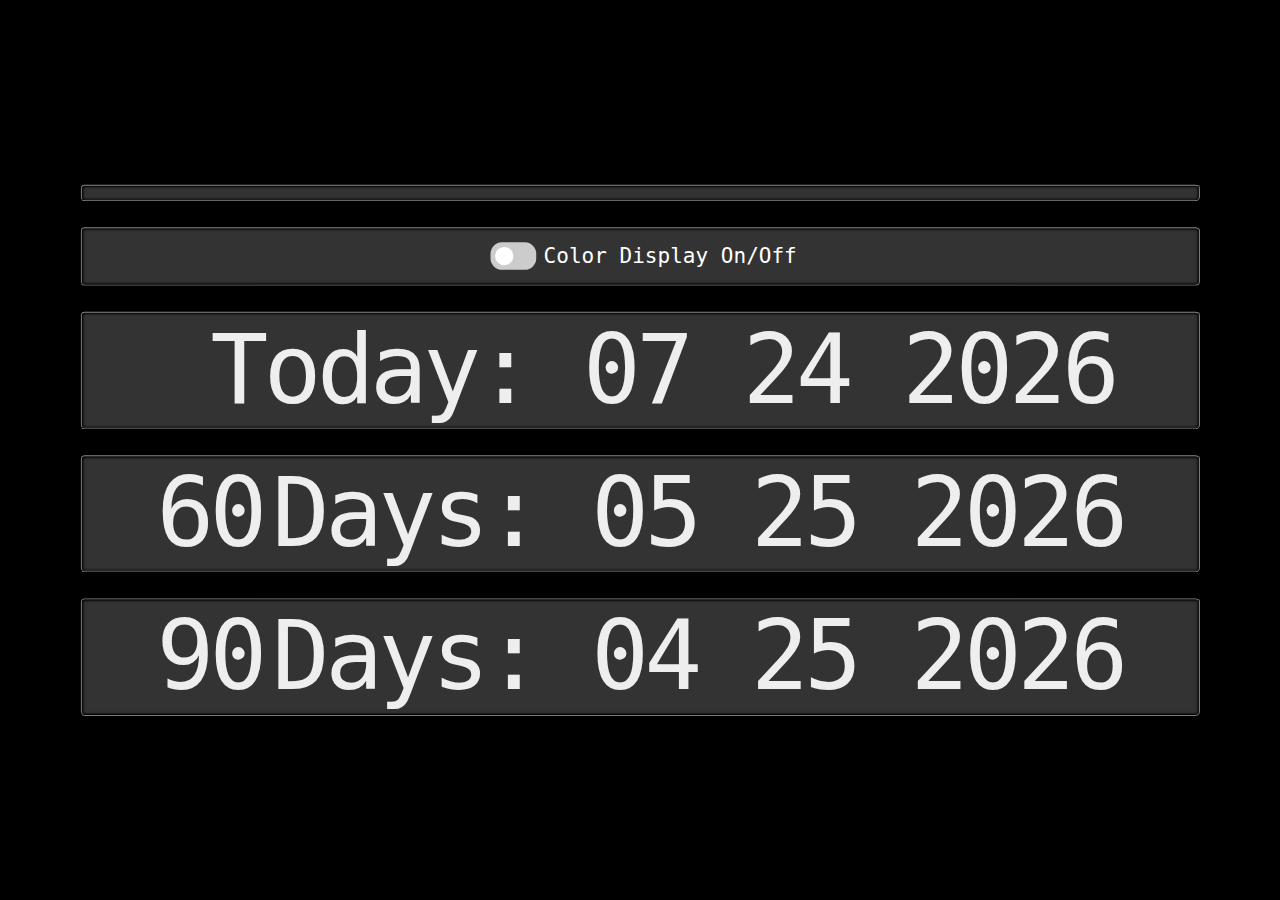
==== commit 658efe5c: "Remove 7 Seg Display" ====
--- a/index.html
+++ b/index.html
@@ -10,8 +10,6 @@
 			margin: 0;
 			padding: 0;
 			overflow: hidden;
-			font-family: monospace;
-			color: #eee;
 		}
 		#wrapper {
 			display: flex;
@@ -25,10 +23,6 @@
 		#container {
 			transform-origin: center;
 			transform: scale(var(--vh-scale));
-		}
-
-		.moduleLink {
-
 		}
 
 		.date-row {
@@ -41,12 +35,6 @@
 			border-radius: 10px;
 			box-shadow: inset 1px 1px 5px 2px #000;
 			min-width: 2412px;
-			font-size: 60px;
-		}
-
-		.date-row .label,
-		.date-row .date {
-			font-size: 210px;
 		}
 
 		.display-container {
@@ -58,6 +46,7 @@
 			aspect-ratio: 1/2;
 		}
 
+
 		/** Colors */
 		:root {
 		  --red-border: #ce1f41/*#e90041 fade 3d3334*/;
@@ -65,18 +54,9 @@
 		  --orange-border: #c19f22/*#ddb300 fade 3d3b34*/;
 		}
 
-		#nav .moduleLink.active {
-			background-color: #6a6a6a;
-		}
-
-		#nav .moduleLink:not(.active)::hover {
-			background-color: #4a4a4a;
-		}
-
-		.date {
-			letter-spacing: -10px;
-		}
-
+		.blank {
+			opacity: .3;
+		}
 		input[type="checkbox"] {
 			cursor: pointer;
 			margin: 1rem;
@@ -123,17 +103,26 @@
 		#colorToggleContainer {
 
 		}
-		.color .green {
+		.minimal {
+			font-size: 210px;
+			font-family: monospace;
+			color: #eee;
+			line-height:1.05em;
+			letter-spacing: -10px;
+		}
+		.color .green .minimal {
 			color: var(--green-border);
 		}
-		.color .red {
+		.color .red .minimal {
 			color: var(--red-border);
 		}
-		.color .orange {
+		.color .orange .minimal {
 			color: var(--orange-border);
 		}
 
 		.display-container {display: none;}
+		.segmentDisplayMode .minimal {display: none;}
+		.segmentDisplayMode .display-container {display: inherit;}
 		.kerning {padding: 0 10px;}
 		#today .label {padding: 0 0 0 100px;}
 
@@ -141,6 +130,9 @@
 			.hide-sm,
 			.label {
 				display: none !important;
+			}
+			.month-2, .day-2 {
+				padding-right: 100px;
 			}
 			.date-row {
 				min-width: inherit;
@@ -155,28 +147,34 @@
 <body class="">
 	<div id="wrapper">
 		<div id="container">
-			<div class="date-row" id="nav">
-				<div class="moduleLink fieldContainer active" data-id="clocks">Clocks</div>
-				<div class="moduleLink fieldContainer" data-id="renamers">File Renamers</div>
-				<div class="moduleLink fieldContainer" data-id="barcode">BarCode Generator</div>
+			<div id="tabsContainer">
+				<div class="date-row">
+					<div class="clockTab"><!--CLOCK--></div>
+					<div class="pdFileRenamerTab"><!--RES Renamer--></div>
+				</div>
 			</div>
 			<div id="clockContainer">
 				<div class="date-row" id="colorToggleContainer">
-					<div class="moduleHeading fieldContainer">Clock Settings:</div>
 					<div class="fieldContainer"><input type="checkbox" value="1" id="colorToggle" name="colorToggle" />
 					<label for="colorToggle">Color Display On/Off</label></div>
 				</div>
 				<div class="date-row green" id="today">
-					<span class="label">Today: </span>
-					<span class="date"></span>
+					<div class="minimal">
+						<span class="label">Today: </span>
+						<span class="date"></span>
+					</div>
 				</div>
 				<div class="date-row orange" id="sixty">
-					<span class="label">60<span class="kerning"></span>Days: </span>
-					<span class="date"></span>
+					<div class="minimal">
+						<span class="label">60<span class="kerning"></span>Days: </span>
+						<span class="date"></span>
+					</div>
 				</div>
 				<div class="date-row red" id="ninety">
-					<span class="label">90<span class="kerning"></span>Days: </span>
-					<span class="date"></span>
+					<div class="minimal">
+						<span class="label">90<span class="kerning"></span>Days: </span>
+						<span class="date"></span>
+					</div>
 				</div>
 			</div>
 		</div>
@@ -195,7 +193,7 @@
 
 		function updateScale() {
 			let vh = window.innerHeight;
-			let targetHeight = vh / 7; // Target height for each div
+			let targetHeight = vh / 5; // Target height for each div
 			let scaleHFactor = targetHeight / 228; // Scale factor based on current height
 
 			let vw = window.innerWidth;
@@ -209,8 +207,92 @@
 
 		updateScale();
 		window.addEventListener('resize', updateScale);
+
+		// Helper function to format date as MM DD YYYY
+		function formatDate(date) {
+			const options = { year: 'numeric', month: '2-digit', day: '2-digit' };
+			const [month, day, year] = new Intl.DateTimeFormat('en-US', options)
+				.format(date)
+				.split('/');
+			return `${month} ${day} ${year}`;
+		}
+
+		// Set date values
+		const today = new Date();
+		const sixtyDaysAgo = new Date(today);
+		sixtyDaysAgo.setDate(today.getDate() - 60);
+
+		const ninetyDaysAgo = new Date(today);
+		ninetyDaysAgo.setDate(today.getDate() - 90);
+
+		// Update display rows
+		function renderDateParts(rowId, dateStr) {
+			const row = document.getElementById(rowId);
+
+			row.querySelector('.date').textContent = dateStr;
+		}
+
+		renderDateParts('today', formatDate(today));
+		renderDateParts('sixty', formatDate(sixtyDaysAgo));
+		renderDateParts('ninety', formatDate(ninetyDaysAgo));
+
+		let reset = setInterval(function() {
+
+			const suffixes = [...Array.from({ length: 10 }, (_, i) => i.toString())];
+			const classRegex = new RegExp(`^display-no-(${suffixes.join('|')})$`);
+
+			document.querySelectorAll('[class*="display-no-"]').forEach(element => {
+				element.classList.forEach(cls => {
+					if (classRegex.test(cls)) {
+						element.classList.remove(cls);
+					}
+				});
+			});
+
+			renderDateParts('today', formatDate(today));
+			renderDateParts('sixty', formatDate(sixtyDaysAgo));
+			renderDateParts('ninety', formatDate(ninetyDaysAgo));
+		}, 1000 * 60 * 60 * 4);
+
+		document.querySelector('#colorToggle').addEventListener("click", (e) => {
+			if (e.target.checked) {
+				document.body.classList.add('color');
+				localStorage.setItem('colorMode', 'true');
+			} else {
+				document.body.classList.remove('color');
+				localStorage.setItem('colorMode', 'false');
+			}
+		});
+		window.addEventListener('DOMContentLoaded', () => {
+			const savedColorMode = localStorage.getItem('colorMode') === 'true';
+			const checkbox = document.querySelector('#colorToggle');
+			
+			// Apply saved state
+			checkbox.checked = savedColorMode;
+			if (savedColorMode) {
+				document.body.classList.add('color');
+			}
+		});
+
+		document.querySelector('#segmentDisplay').addEventListener("click", (e) => {
+			if (e.target.checked) {
+				document.body.classList.add('segmentDisplayMode');
+				localStorage.setItem('viewmode', 'true');
+			} else {
+				document.body.classList.remove('segmentDisplayMode');
+				localStorage.setItem('viewmode', 'false');
+			}
+		});
+		window.addEventListener('DOMContentLoaded', () => {
+			const savedColorMode = localStorage.getItem('viewmode') === 'true';
+			const checkbox = document.querySelector('#segmentDisplay');
+			
+			// Apply saved state
+			checkbox.checked = savedColorMode;
+			if (savedColorMode) {
+				document.body.classList.add('segmentDisplayMode');
+			}
+		});
 	</script>
-	<script type="text/javascript" src="clock.js"></script>
-	<script type="text/javascript" src="barcode.js"></script>
 </body>
 </html>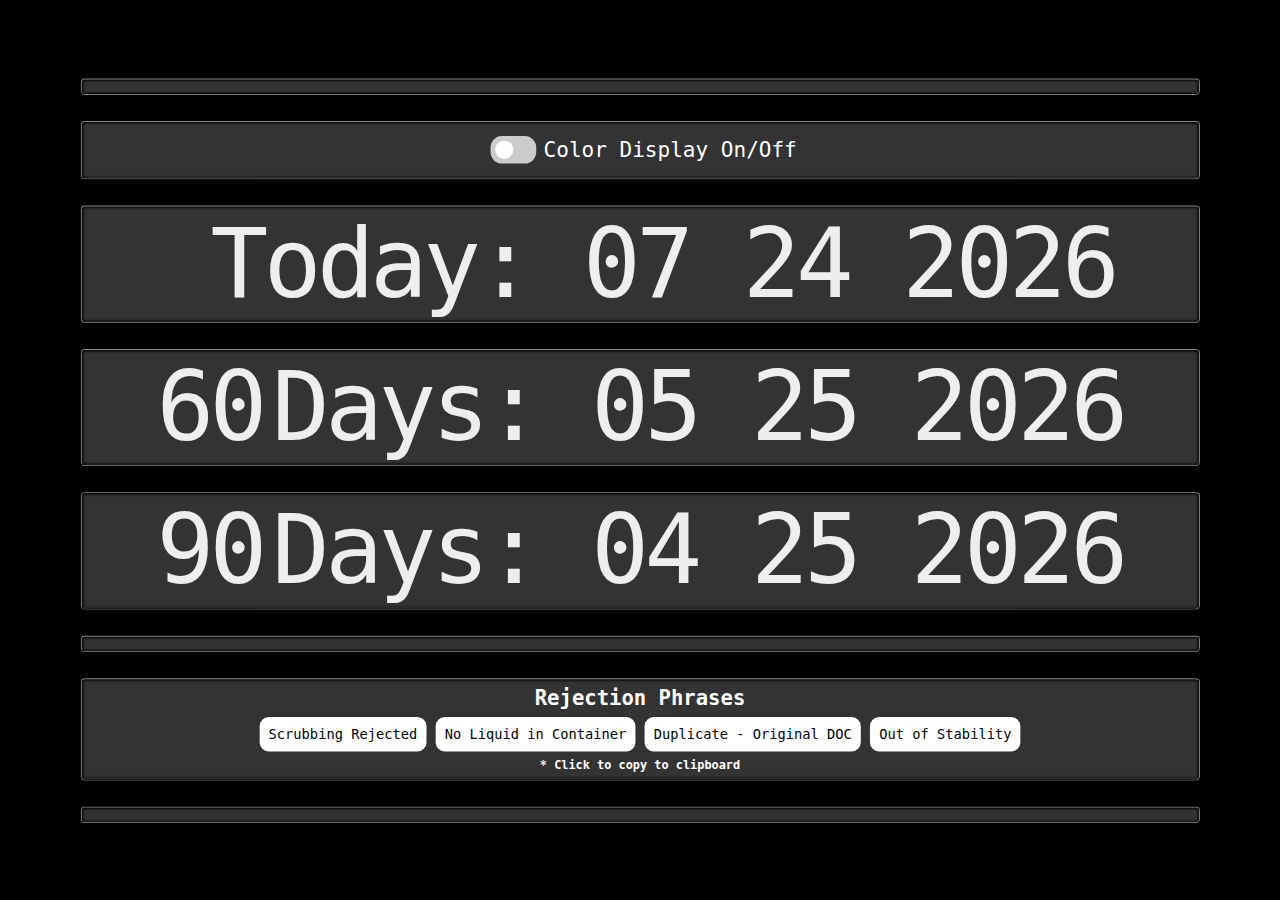
==== commit 99d4f418: "Rejection phrases" ====
--- a/index.html
+++ b/index.html
@@ -142,17 +142,45 @@
 				display: inline-block;
 			}
 		}
+
+		#rejectionPhrases {
+			font-family: monospace;
+		}
+
+		#rejectionPhrases span.copyToClipboard {
+			background: #ffffff;
+			display: block;
+			padding: 20px;
+			margin: 0 10px;
+			font-size: 30px;
+			border-radius: 20px;
+			cursor: pointer;
+		}
+		#rejectionPhrases .date-row {
+			flex-wrap: wrap;
+		}
+		#rejectionPhrases h1 {
+			font-size: 45px;
+			margin: 0 0 15px;
+			color:#FFFFFF;
+		}
+		#rejectionPhrases h3 {
+			font-size: 26px;
+			margin: 15px 0 0;
+			color:#FFFFFF;
+		}
 	</style>
 </head>
 <body class="">
 	<div id="wrapper">
 		<div id="container">
-			<div id="tabsContainer">
+			<div id="tabsContainer" style="display:none;">
 				<div class="date-row">
-					<div class="clockTab"><!--CLOCK--></div>
-					<div class="pdFileRenamerTab"><!--RES Renamer--></div>
+					<div class="clockTab">CLOCk</div>
+					<div class="pdFileRenamerTab">RES Renamer</div>
 				</div>
 			</div>
+			<div class="date-row"></div>
 			<div id="clockContainer">
 				<div class="date-row" id="colorToggleContainer">
 					<div class="fieldContainer"><input type="checkbox" value="1" id="colorToggle" name="colorToggle" />
@@ -177,6 +205,20 @@
 					</div>
 				</div>
 			</div>
+			<div class="date-row"></div>
+			<div id="rejectionPhrases">
+				<div class="date-row">
+					<h1>Rejection Phrases</h1>
+					<div style="flex-basis: 100%;height: 0;"></div>
+					<span class="copyToClipboard" data-text="Scrubbing Rejected">Scrubbing Rejected</span>
+					<span class="copyToClipboard" data-text="No Liquid in Container">No Liquid in Container</span>
+					<span class="copyToClipboard" data-text="Duplicate - Original DOC ">Duplicate - Original DOC</span>
+					<span class="copyToClipboard" data-text="Out of Stability">Out of Stability</span>
+					<div style="flex-basis: 100%;height: 0;"></div>
+					<h3>* Click to copy to clipboard</h3>
+				</div>
+			</div>
+			<div class="date-row"></div>
 		</div>
 	</div>
 
@@ -193,7 +235,7 @@
 
 		function updateScale() {
 			let vh = window.innerHeight;
-			let targetHeight = vh / 5; // Target height for each div
+			let targetHeight = vh / 7; // Target height for each div
 			let scaleHFactor = targetHeight / 228; // Scale factor based on current height
 
 			let vw = window.innerWidth;
@@ -273,26 +315,52 @@
 				document.body.classList.add('color');
 			}
 		});
-
-		document.querySelector('#segmentDisplay').addEventListener("click", (e) => {
-			if (e.target.checked) {
-				document.body.classList.add('segmentDisplayMode');
-				localStorage.setItem('viewmode', 'true');
-			} else {
-				document.body.classList.remove('segmentDisplayMode');
-				localStorage.setItem('viewmode', 'false');
-			}
-		});
 		window.addEventListener('DOMContentLoaded', () => {
 			const savedColorMode = localStorage.getItem('viewmode') === 'true';
-			const checkbox = document.querySelector('#segmentDisplay');
-			
-			// Apply saved state
-			checkbox.checked = savedColorMode;
 			if (savedColorMode) {
 				document.body.classList.add('segmentDisplayMode');
 			}
 		});
+
+document.querySelectorAll('.copyToClipboard').forEach(function(element) {
+	element.addEventListener('click', function() {
+		// Grab the text from the data-text attribute
+		const textToCopy = element.getAttribute('data-text');
+		
+		// Copy the text to the clipboard
+		navigator.clipboard.writeText(textToCopy).then(function() {
+			// Create the "Copied" flash text
+			const flashText = document.createElement('span');
+			flashText.innerText = 'Copied';
+			flashText.style.position = 'absolute';
+			flashText.style.top = '1px';
+			flashText.style.left = '50%';
+			flashText.style.transform = 'translateX(-50%)';
+			flashText.style.backgroundColor = 'rgba(0, 0, 0, 0.7)';
+			flashText.style.color = 'white';
+			flashText.style.padding = '5px 10px';
+			flashText.style.borderRadius = '5px';
+			flashText.style.fontSize = '54px';
+			flashText.style.zIndex = '9999';
+			
+			// Append the flash text to the clicked element
+			element.style.position = 'relative'; // Ensuring the flash text is relative to the element
+			element.appendChild(flashText);
+			
+			// Remove the "Copied" text after 3 seconds
+			setTimeout(function() {
+				flashText.style.transition = 'opacity 0.5s';
+				flashText.style.opacity = '0';
+				setTimeout(function() {
+					flashText.remove();
+				}, 500); // Delay to allow fade out
+			}, 800);
+		}).catch(function() {
+			console.error('Failed to copy text to clipboard');
+		});
+	});
+});
+
 	</script>
 </body>
 </html>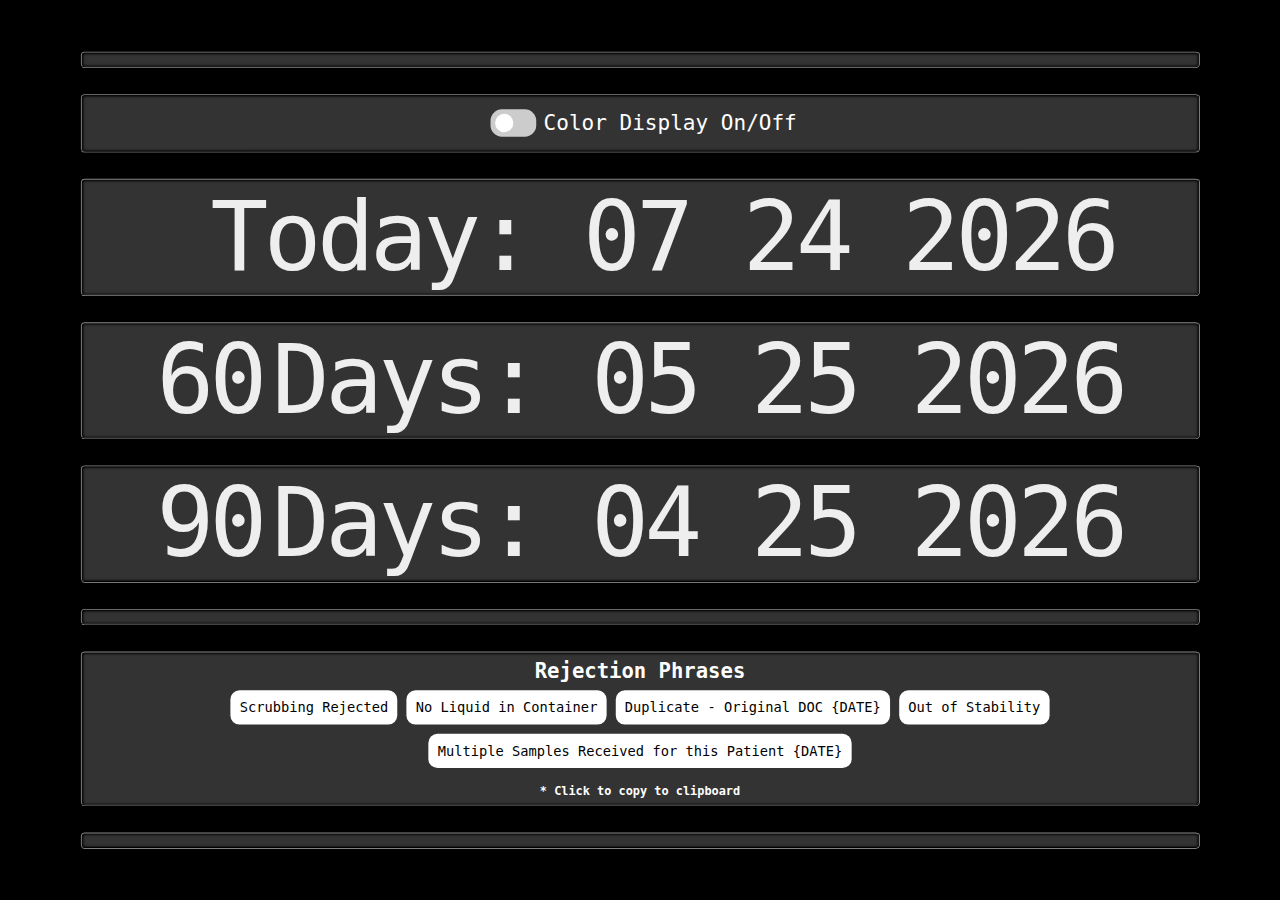
==== commit 0ff1e3b7: "Same DOC Phrase" ====
--- a/index.html
+++ b/index.html
@@ -155,6 +155,7 @@
 			font-size: 30px;
 			border-radius: 20px;
 			cursor: pointer;
+			margin-bottom: 20px;
 		}
 		#rejectionPhrases .date-row {
 			flex-wrap: wrap;
@@ -212,8 +213,9 @@
 					<div style="flex-basis: 100%;height: 0;"></div>
 					<span class="copyToClipboard" data-text="Scrubbing Rejected">Scrubbing Rejected</span>
 					<span class="copyToClipboard" data-text="No Liquid in Container">No Liquid in Container</span>
-					<span class="copyToClipboard" data-text="Duplicate - Original DOC ">Duplicate - Original DOC</span>
+					<span class="copyToClipboard" data-text="Duplicate - Original DOC ">Duplicate - Original DOC {DATE}</span>
 					<span class="copyToClipboard" data-text="Out of Stability">Out of Stability</span>
+					<span class="copyToClipboard" data-text="Multiple Samples Received for this Patient ">Multiple Samples Received for this Patient {DATE}</span>
 					<div style="flex-basis: 100%;height: 0;"></div>
 					<h3>* Click to copy to clipboard</h3>
 				</div>
